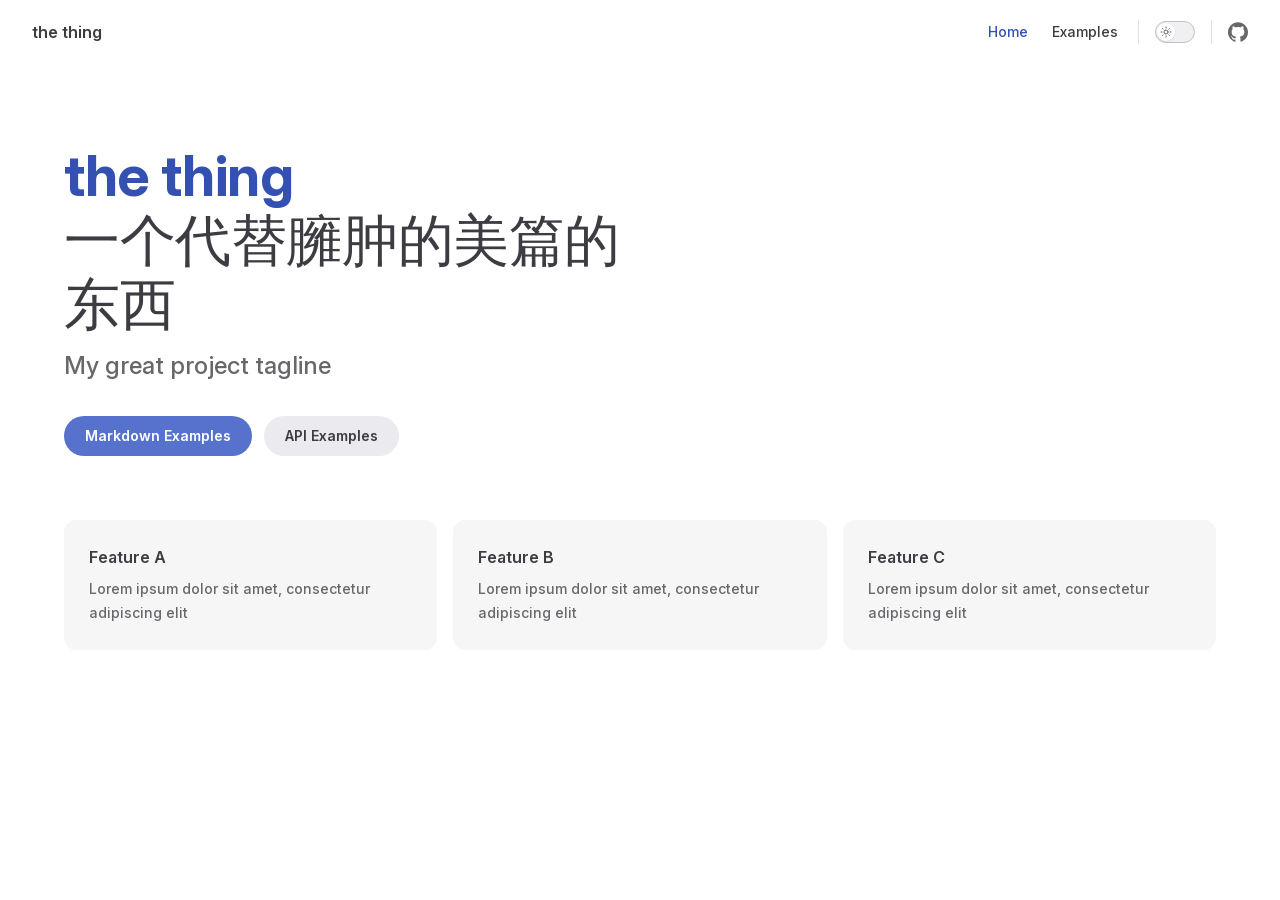
==== index.html @ f9fd5ae6 "Deploying to gh-pages from @ iamzhz/text@20fa92f3a26106213bb7821f62d459fe5968d75e 🚀" ====
<!DOCTYPE html>
<html lang="en-US" dir="ltr">
  <head>
    <meta charset="utf-8">
    <meta name="viewport" content="width=device-width,initial-scale=1">
    <title>the thing</title>
    <meta name="description" content="一个代替臃肿的美篇的东西">
    <meta name="generator" content="VitePress v1.6.3">
    <link rel="preload stylesheet" href="/assets/style.DFTx90Kk.css" as="style">
    <link rel="preload stylesheet" href="/vp-icons.css" as="style">
    
    <script type="module" src="/assets/app.rh1oyAvj.js"></script>
    <link rel="preload" href="/assets/inter-roman-latin.Di8DUHzh.woff2" as="font" type="font/woff2" crossorigin="">
    <link rel="modulepreload" href="/assets/chunks/theme.Z7SuLSAi.js">
    <link rel="modulepreload" href="/assets/chunks/framework.CTVYQtO4.js">
    <link rel="modulepreload" href="/assets/index.md.JvVrVBJs.lean.js">
    <script id="check-dark-mode">(()=>{const e=localStorage.getItem("vitepress-theme-appearance")||"auto",a=window.matchMedia("(prefers-color-scheme: dark)").matches;(!e||e==="auto"?a:e==="dark")&&document.documentElement.classList.add("dark")})();</script>
    <script id="check-mac-os">document.documentElement.classList.toggle("mac",/Mac|iPhone|iPod|iPad/i.test(navigator.platform));</script>
  </head>
  <body>
    <div id="app"><div class="Layout" data-v-5d98c3a5><!--[--><!--]--><!--[--><span tabindex="-1" data-v-0b0ada53></span><a href="#VPContent" class="VPSkipLink visually-hidden" data-v-0b0ada53>Skip to content</a><!--]--><!----><header class="VPNav" data-v-5d98c3a5 data-v-ae24b3ad><div class="VPNavBar" data-v-ae24b3ad data-v-6aa21345><div class="wrapper" data-v-6aa21345><div class="container" data-v-6aa21345><div class="title" data-v-6aa21345><div class="VPNavBarTitle" data-v-6aa21345 data-v-1168a8e4><a class="title" href="/" data-v-1168a8e4><!--[--><!--]--><!----><span data-v-1168a8e4>the thing</span><!--[--><!--]--></a></div></div><div class="content" data-v-6aa21345><div class="content-body" data-v-6aa21345><!--[--><!--]--><div class="VPNavBarSearch search" data-v-6aa21345><!----></div><nav aria-labelledby="main-nav-aria-label" class="VPNavBarMenu menu" data-v-6aa21345 data-v-dc692963><span id="main-nav-aria-label" class="visually-hidden" data-v-dc692963> Main Navigation </span><!--[--><!--[--><a class="VPLink link VPNavBarMenuLink active" href="/" tabindex="0" data-v-dc692963 data-v-e56f3d57><!--[--><span data-v-e56f3d57>Home</span><!--]--></a><!--]--><!--[--><a class="VPLink link VPNavBarMenuLink" href="/markdown-examples.html" tabindex="0" data-v-dc692963 data-v-e56f3d57><!--[--><span data-v-e56f3d57>Examples</span><!--]--></a><!--]--><!--]--></nav><!----><div class="VPNavBarAppearance appearance" data-v-6aa21345 data-v-6c893767><button class="VPSwitch VPSwitchAppearance" type="button" role="switch" title aria-checked="false" data-v-6c893767 data-v-5337faa4 data-v-1d5665e3><span class="check" data-v-1d5665e3><span class="icon" data-v-1d5665e3><!--[--><span class="vpi-sun sun" data-v-5337faa4></span><span class="vpi-moon moon" data-v-5337faa4></span><!--]--></span></span></button></div><div class="VPSocialLinks VPNavBarSocialLinks social-links" data-v-6aa21345 data-v-0394ad82 data-v-7bc22406><!--[--><a class="VPSocialLink no-icon" href="https://github.com/iamzhz" aria-label="github" target="_blank" rel="noopener" data-v-7bc22406 data-v-bd121fe5><span class="vpi-social-github"></span></a><!--]--></div><div class="VPFlyout VPNavBarExtra extra" data-v-6aa21345 data-v-bb2aa2f0 data-v-cf11d7a2><button type="button" class="button" aria-haspopup="true" aria-expanded="false" aria-label="extra navigation" data-v-cf11d7a2><span class="vpi-more-horizontal icon" data-v-cf11d7a2></span></button><div class="menu" data-v-cf11d7a2><div class="VPMenu" data-v-cf11d7a2 data-v-b98bc113><!----><!--[--><!--[--><!----><div class="group" data-v-bb2aa2f0><div class="item appearance" data-v-bb2aa2f0><p class="label" data-v-bb2aa2f0>Appearance</p><div class="appearance-action" data-v-bb2aa2f0><button class="VPSwitch VPSwitchAppearance" type="button" role="switch" title aria-checked="false" data-v-bb2aa2f0 data-v-5337faa4 data-v-1d5665e3><span class="check" data-v-1d5665e3><span class="icon" data-v-1d5665e3><!--[--><span class="vpi-sun sun" data-v-5337faa4></span><span class="vpi-moon moon" data-v-5337faa4></span><!--]--></span></span></button></div></div></div><div class="group" data-v-bb2aa2f0><div class="item social-links" data-v-bb2aa2f0><div class="VPSocialLinks social-links-list" data-v-bb2aa2f0 data-v-7bc22406><!--[--><a class="VPSocialLink no-icon" href="https://github.com/iamzhz" aria-label="github" target="_blank" rel="noopener" data-v-7bc22406 data-v-bd121fe5><span class="vpi-social-github"></span></a><!--]--></div></div></div><!--]--><!--]--></div></div></div><!--[--><!--]--><button type="button" class="VPNavBarHamburger hamburger" aria-label="mobile navigation" aria-expanded="false" aria-controls="VPNavScreen" data-v-6aa21345 data-v-e5dd9c1c><span class="container" data-v-e5dd9c1c><span class="top" data-v-e5dd9c1c></span><span class="middle" data-v-e5dd9c1c></span><span class="bottom" data-v-e5dd9c1c></span></span></button></div></div></div></div><div class="divider" data-v-6aa21345><div class="divider-line" data-v-6aa21345></div></div></div><!----></header><!----><!----><div class="VPContent is-home" id="VPContent" data-v-5d98c3a5 data-v-1428d186><div class="VPHome" data-v-1428d186 data-v-8b561e3d><!--[--><!--]--><div class="VPHero VPHomeHero" data-v-8b561e3d data-v-4f9c455b><div class="container" data-v-4f9c455b><div class="main" data-v-4f9c455b><!--[--><!--]--><!--[--><h1 class="heading" data-v-4f9c455b><span class="name clip" data-v-4f9c455b>the thing</span><span class="text" data-v-4f9c455b>一个代替臃肿的美篇的东西</span></h1><p class="tagline" data-v-4f9c455b>My great project tagline</p><!--]--><!--[--><!--]--><div class="actions" data-v-4f9c455b><!--[--><div class="action" data-v-4f9c455b><a class="VPButton medium brand" href="/markdown-examples.html" data-v-4f9c455b data-v-fa7799d5>Markdown Examples</a></div><div class="action" data-v-4f9c455b><a class="VPButton medium alt" href="/api-examples.html" data-v-4f9c455b data-v-fa7799d5>API Examples</a></div><!--]--></div><!--[--><!--]--></div><!----></div></div><!--[--><!--]--><!--[--><!--]--><div class="VPFeatures VPHomeFeatures" data-v-8b561e3d data-v-a6181336><div class="container" data-v-a6181336><div class="items" data-v-a6181336><!--[--><div class="grid-3 item" data-v-a6181336><div class="VPLink no-icon VPFeature" data-v-a6181336 data-v-a3976bdc><!--[--><article class="box" data-v-a3976bdc><!----><h2 class="title" data-v-a3976bdc>Feature A</h2><p class="details" data-v-a3976bdc>Lorem ipsum dolor sit amet, consectetur adipiscing elit</p><!----></article><!--]--></div></div><div class="grid-3 item" data-v-a6181336><div class="VPLink no-icon VPFeature" data-v-a6181336 data-v-a3976bdc><!--[--><article class="box" data-v-a3976bdc><!----><h2 class="title" data-v-a3976bdc>Feature B</h2><p class="details" data-v-a3976bdc>Lorem ipsum dolor sit amet, consectetur adipiscing elit</p><!----></article><!--]--></div></div><div class="grid-3 item" data-v-a6181336><div class="VPLink no-icon VPFeature" data-v-a6181336 data-v-a3976bdc><!--[--><article class="box" data-v-a3976bdc><!----><h2 class="title" data-v-a3976bdc>Feature C</h2><p class="details" data-v-a3976bdc>Lorem ipsum dolor sit amet, consectetur adipiscing elit</p><!----></article><!--]--></div></div><!--]--></div></div></div><!--[--><!--]--><div class="vp-doc container" style="" data-v-8b561e3d data-v-8e2d4988><!--[--><div style="position:relative;" data-v-8b561e3d><div></div></div><!--]--></div></div></div><!----><!--[--><!--]--></div></div>
    <script>window.__VP_HASH_MAP__=JSON.parse("{\"api-examples.md\":\"DUO1ydEb\",\"index.md\":\"JvVrVBJs\",\"markdown-examples.md\":\"Cls2q3JG\",\"winter.md\":\"Cj4s1W-H\"}");window.__VP_SITE_DATA__=JSON.parse("{\"lang\":\"en-US\",\"dir\":\"ltr\",\"title\":\"the thing\",\"description\":\"一个代替臃肿的美篇的东西\",\"base\":\"/\",\"head\":[],\"router\":{\"prefetchLinks\":true},\"appearance\":true,\"themeConfig\":{\"nav\":[{\"text\":\"Home\",\"link\":\"/\"},{\"text\":\"Examples\",\"link\":\"/markdown-examples\"}],\"sidebar\":[{\"text\":\"Examples\",\"items\":[{\"text\":\"Markdown Examples\",\"link\":\"/markdown-examples\"},{\"text\":\"Runtime API Examples\",\"link\":\"/api-examples\"},{\"text\":\"寒假生活\",\"link\":\"/winter\"}]}],\"socialLinks\":[{\"icon\":\"github\",\"link\":\"https://github.com/iamzhz\"}]},\"locales\":{},\"scrollOffset\":134,\"cleanUrls\":false}");</script>
    
  </body>
</html>
---- assets/style.DFTx90Kk.css ----
@font-face{font-family:Inter;font-style:normal;font-weight:100 900;font-display:swap;src:url(/assets/inter-roman-cyrillic-ext.BBPuwvHQ.woff2) format("woff2");unicode-range:U+0460-052F,U+1C80-1C88,U+20B4,U+2DE0-2DFF,U+A640-A69F,U+FE2E-FE2F}@font-face{font-family:Inter;font-style:normal;font-weight:100 900;font-display:swap;src:url(/assets/inter-roman-cyrillic.C5lxZ8CY.woff2) format("woff2");unicode-range:U+0301,U+0400-045F,U+0490-0491,U+04B0-04B1,U+2116}@font-face{font-family:Inter;font-style:normal;font-weight:100 900;font-display:swap;src:url(/assets/inter-roman-greek-ext.CqjqNYQ-.woff2) format("woff2");unicode-range:U+1F00-1FFF}@font-face{font-family:Inter;font-style:normal;font-weight:100 900;font-display:swap;src:url(/assets/inter-roman-greek.BBVDIX6e.woff2) format("woff2");unicode-range:U+0370-0377,U+037A-037F,U+0384-038A,U+038C,U+038E-03A1,U+03A3-03FF}@font-face{font-family:Inter;font-style:normal;font-weight:100 900;font-display:swap;src:url(/assets/inter-roman-vietnamese.BjW4sHH5.woff2) format("woff2");unicode-range:U+0102-0103,U+0110-0111,U+0128-0129,U+0168-0169,U+01A0-01A1,U+01AF-01B0,U+0300-0301,U+0303-0304,U+0308-0309,U+0323,U+0329,U+1EA0-1EF9,U+20AB}@font-face{font-family:Inter;font-style:normal;font-weight:100 900;font-display:swap;src:url(/assets/inter-roman-latin-ext.4ZJIpNVo.woff2) format("woff2");unicode-range:U+0100-02AF,U+0304,U+0308,U+0329,U+1E00-1E9F,U+1EF2-1EFF,U+2020,U+20A0-20AB,U+20AD-20C0,U+2113,U+2C60-2C7F,U+A720-A7FF}@font-face{font-family:Inter;font-style:normal;font-weight:100 900;font-display:swap;src:url(/assets/inter-roman-latin.Di8DUHzh.woff2) format("woff2");unicode-range:U+0000-00FF,U+0131,U+0152-0153,U+02BB-02BC,U+02C6,U+02DA,U+02DC,U+0304,U+0308,U+0329,U+2000-206F,U+2074,U+20AC,U+2122,U+2191,U+2193,U+2212,U+2215,U+FEFF,U+FFFD}@font-face{font-family:Inter;font-style:italic;font-weight:100 900;font-display:swap;src:url(/assets/inter-italic-cyrillic-ext.r48I6akx.woff2) format("woff2");unicode-range:U+0460-052F,U+1C80-1C88,U+20B4,U+2DE0-2DFF,U+A640-A69F,U+FE2E-FE2F}@font-face{font-family:Inter;font-style:italic;font-weight:100 900;font-display:swap;src:url(/assets/inter-italic-cyrillic.By2_1cv3.woff2) format("woff2");unicode-range:U+0301,U+0400-045F,U+0490-0491,U+04B0-04B1,U+2116}@font-face{font-family:Inter;font-style:italic;font-weight:100 900;font-display:swap;src:url(/assets/inter-italic-greek-ext.1u6EdAuj.woff2) format("woff2");unicode-range:U+1F00-1FFF}@font-face{font-family:Inter;font-style:italic;font-weight:100 900;font-display:swap;src:url(/assets/inter-italic-greek.DJ8dCoTZ.woff2) format("woff2");unicode-range:U+0370-0377,U+037A-037F,U+0384-038A,U+038C,U+038E-03A1,U+03A3-03FF}@font-face{font-family:Inter;font-style:italic;font-weight:100 900;font-display:swap;src:url(/assets/inter-italic-vietnamese.BSbpV94h.woff2) format("woff2");unicode-range:U+0102-0103,U+0110-0111,U+0128-0129,U+0168-0169,U+01A0-01A1,U+01AF-01B0,U+0300-0301,U+0303-0304,U+0308-0309,U+0323,U+0329,U+1EA0-1EF9,U+20AB}@font-face{font-family:Inter;font-style:italic;font-weight:100 900;font-display:swap;src:url(/assets/inter-italic-latin-ext.CN1xVJS-.woff2) format("woff2");unicode-range:U+0100-02AF,U+0304,U+0308,U+0329,U+1E00-1E9F,U+1EF2-1EFF,U+2020,U+20A0-20AB,U+20AD-20C0,U+2113,U+2C60-2C7F,U+A720-A7FF}@font-face{font-family:Inter;font-style:italic;font-weight:100 900;font-display:swap;src:url(/assets/inter-italic-latin.C2AdPX0b.woff2) format("woff2");unicode-range:U+0000-00FF,U+0131,U+0152-0153,U+02BB-02BC,U+02C6,U+02DA,U+02DC,U+0304,U+0308,U+0329,U+2000-206F,U+2074,U+20AC,U+2122,U+2191,U+2193,U+2212,U+2215,U+FEFF,U+FFFD}@font-face{font-family:Punctuation SC;font-weight:400;src:local("PingFang SC Regular"),local("Noto Sans CJK SC"),local("Microsoft YaHei");unicode-range:U+201C,U+201D,U+2018,U+2019,U+2E3A,U+2014,U+2013,U+2026,U+00B7,U+007E,U+002F}@font-face{font-family:Punctuation SC;font-weight:500;src:local("PingFang SC Medium"),local("Noto Sans CJK SC"),local("Microsoft YaHei");unicode-range:U+201C,U+201D,U+2018,U+2019,U+2E3A,U+2014,U+2013,U+2026,U+00B7,U+007E,U+002F}@font-face{font-family:Punctuation SC;font-weight:600;src:local("PingFang SC Semibold"),local("Noto Sans CJK SC Bold"),local("Microsoft YaHei Bold");unicode-range:U+201C,U+201D,U+2018,U+2019,U+2E3A,U+2014,U+2013,U+2026,U+00B7,U+007E,U+002F}@font-face{font-family:Punctuation SC;font-weight:700;src:local("PingFang SC Semibold"),local("Noto Sans CJK SC Bold"),local("Microsoft YaHei Bold");unicode-range:U+201C,U+201D,U+2018,U+2019,U+2E3A,U+2014,U+2013,U+2026,U+00B7,U+007E,U+002F}:root{--vp-c-white: #ffffff;--vp-c-black: #000000;--vp-c-neutral: var(--vp-c-black);--vp-c-neutral-inverse: var(--vp-c-white)}.dark{--vp-c-neutral: var(--vp-c-white);--vp-c-neutral-inverse: var(--vp-c-black)}:root{--vp-c-gray-1: #dddde3;--vp-c-gray-2: #e4e4e9;--vp-c-gray-3: #ebebef;--vp-c-gray-soft: rgba(142, 150, 170, .14);--vp-c-indigo-1: #3451b2;--vp-c-indigo-2: #3a5ccc;--vp-c-indigo-3: #5672cd;--vp-c-indigo-soft: rgba(100, 108, 255, .14);--vp-c-purple-1: #6f42c1;--vp-c-purple-2: #7e4cc9;--vp-c-purple-3: #8e5cd9;--vp-c-purple-soft: rgba(159, 122, 234, .14);--vp-c-green-1: #18794e;--vp-c-green-2: #299764;--vp-c-green-3: #30a46c;--vp-c-green-soft: rgba(16, 185, 129, .14);--vp-c-yellow-1: #915930;--vp-c-yellow-2: #946300;--vp-c-yellow-3: #9f6a00;--vp-c-yellow-soft: rgba(234, 179, 8, .14);--vp-c-red-1: #b8272c;--vp-c-red-2: #d5393e;--vp-c-red-3: #e0575b;--vp-c-red-soft: rgba(244, 63, 94, .14);--vp-c-sponsor: #db2777}.dark{--vp-c-gray-1: #515c67;--vp-c-gray-2: #414853;--vp-c-gray-3: #32363f;--vp-c-gray-soft: rgba(101, 117, 133, .16);--vp-c-indigo-1: #a8b1ff;--vp-c-indigo-2: #5c73e7;--vp-c-indigo-3: #3e63dd;--vp-c-indigo-soft: rgba(100, 108, 255, .16);--vp-c-purple-1: #c8abfa;--vp-c-purple-2: #a879e6;--vp-c-purple-3: #8e5cd9;--vp-c-purple-soft: rgba(159, 122, 234, .16);--vp-c-green-1: #3dd68c;--vp-c-green-2: #30a46c;--vp-c-green-3: #298459;--vp-c-green-soft: rgba(16, 185, 129, .16);--vp-c-yellow-1: #f9b44e;--vp-c-yellow-2: #da8b17;--vp-c-yellow-3: #a46a0a;--vp-c-yellow-soft: rgba(234, 179, 8, .16);--vp-c-red-1: #f66f81;--vp-c-red-2: #f14158;--vp-c-red-3: #b62a3c;--vp-c-red-soft: rgba(244, 63, 94, .16)}:root{--vp-c-bg: #ffffff;--vp-c-bg-alt: #f6f6f7;--vp-c-bg-elv: #ffffff;--vp-c-bg-soft: #f6f6f7}.dark{--vp-c-bg: #1b1b1f;--vp-c-bg-alt: #161618;--vp-c-bg-elv: #202127;--vp-c-bg-soft: #202127}:root{--vp-c-border: #c2c2c4;--vp-c-divider: #e2e2e3;--vp-c-gutter: #e2e2e3}.dark{--vp-c-border: #3c3f44;--vp-c-divider: #2e2e32;--vp-c-gutter: #000000}:root{--vp-c-text-1: #3c3c43;--vp-c-text-2: #67676c;--vp-c-text-3: #929295}.dark{--vp-c-text-1: #dfdfd6;--vp-c-text-2: #98989f;--vp-c-text-3: #6a6a71}:root{--vp-c-default-1: var(--vp-c-gray-1);--vp-c-default-2: var(--vp-c-gray-2);--vp-c-default-3: var(--vp-c-gray-3);--vp-c-default-soft: var(--vp-c-gray-soft);--vp-c-brand-1: var(--vp-c-indigo-1);--vp-c-brand-2: var(--vp-c-indigo-2);--vp-c-brand-3: var(--vp-c-indigo-3);--vp-c-brand-soft: var(--vp-c-indigo-soft);--vp-c-brand: var(--vp-c-brand-1);--vp-c-tip-1: var(--vp-c-brand-1);--vp-c-tip-2: var(--vp-c-brand-2);--vp-c-tip-3: var(--vp-c-brand-3);--vp-c-tip-soft: var(--vp-c-brand-soft);--vp-c-note-1: var(--vp-c-brand-1);--vp-c-note-2: var(--vp-c-brand-2);--vp-c-note-3: var(--vp-c-brand-3);--vp-c-note-soft: var(--vp-c-brand-soft);--vp-c-success-1: var(--vp-c-green-1);--vp-c-success-2: var(--vp-c-green-2);--vp-c-success-3: var(--vp-c-green-3);--vp-c-success-soft: var(--vp-c-green-soft);--vp-c-important-1: var(--vp-c-purple-1);--vp-c-important-2: var(--vp-c-purple-2);--vp-c-important-3: var(--vp-c-purple-3);--vp-c-important-soft: var(--vp-c-purple-soft);--vp-c-warning-1: var(--vp-c-yellow-1);--vp-c-warning-2: var(--vp-c-yellow-2);--vp-c-warning-3: var(--vp-c-yellow-3);--vp-c-warning-soft: var(--vp-c-yellow-soft);--vp-c-danger-1: var(--vp-c-red-1);--vp-c-danger-2: var(--vp-c-red-2);--vp-c-danger-3: var(--vp-c-red-3);--vp-c-danger-soft: var(--vp-c-red-soft);--vp-c-caution-1: var(--vp-c-red-1);--vp-c-caution-2: var(--vp-c-red-2);--vp-c-caution-3: var(--vp-c-red-3);--vp-c-caution-soft: var(--vp-c-red-soft)}:root{--vp-font-family-base: "Inter", ui-sans-serif, system-ui, sans-serif, "Apple Color Emoji", "Segoe UI Emoji", "Segoe UI Symbol", "Noto Color Emoji";--vp-font-family-mono: ui-monospace, "Menlo", "Monaco", "Consolas", "Liberation Mono", "Courier New", monospace;font-optical-sizing:auto}:root:where(:lang(zh)){--vp-font-family-base: "Punctuation SC", "Inter", ui-sans-serif, system-ui, sans-serif, "Apple Color Emoji", "Segoe UI Emoji", "Segoe UI Symbol", "Noto Color Emoji"}:root{--vp-shadow-1: 0 1px 2px rgba(0, 0, 0, .04), 0 1px 2px rgba(0, 0, 0, .06);--vp-shadow-2: 0 3px 12px rgba(0, 0, 0, .07), 0 1px 4px rgba(0, 0, 0, .07);--vp-shadow-3: 0 12px 32px rgba(0, 0, 0, .1), 0 2px 6px rgba(0, 0, 0, .08);--vp-shadow-4: 0 14px 44px rgba(0, 0, 0, .12), 0 3px 9px rgba(0, 0, 0, .12);--vp-shadow-5: 0 18px 56px rgba(0, 0, 0, .16), 0 4px 12px rgba(0, 0, 0, .16)}:root{--vp-z-index-footer: 10;--vp-z-index-local-nav: 20;--vp-z-index-nav: 30;--vp-z-index-layout-top: 40;--vp-z-index-backdrop: 50;--vp-z-index-sidebar: 60}@media (min-width: 960px){:root{--vp-z-index-sidebar: 25}}:root{--vp-layout-max-width: 1440px}:root{--vp-header-anchor-symbol: "#"}:root{--vp-code-line-height: 1.7;--vp-code-font-size: .875em;--vp-code-color: var(--vp-c-brand-1);--vp-code-link-color: var(--vp-c-brand-1);--vp-code-link-hover-color: var(--vp-c-brand-2);--vp-code-bg: var(--vp-c-default-soft);--vp-code-block-color: var(--vp-c-text-2);--vp-code-block-bg: var(--vp-c-bg-alt);--vp-code-block-divider-color: var(--vp-c-gutter);--vp-code-lang-color: var(--vp-c-text-3);--vp-code-line-highlight-color: var(--vp-c-default-soft);--vp-code-line-number-color: var(--vp-c-text-3);--vp-code-line-diff-add-color: var(--vp-c-success-soft);--vp-code-line-diff-add-symbol-color: var(--vp-c-success-1);--vp-code-line-diff-remove-color: var(--vp-c-danger-soft);--vp-code-line-diff-remove-symbol-color: var(--vp-c-danger-1);--vp-code-line-warning-color: var(--vp-c-warning-soft);--vp-code-line-error-color: var(--vp-c-danger-soft);--vp-code-copy-code-border-color: var(--vp-c-divider);--vp-code-copy-code-bg: var(--vp-c-bg-soft);--vp-code-copy-code-hover-border-color: var(--vp-c-divider);--vp-code-copy-code-hover-bg: var(--vp-c-bg);--vp-code-copy-code-active-text: var(--vp-c-text-2);--vp-code-copy-copied-text-content: "Copied";--vp-code-tab-divider: var(--vp-code-block-divider-color);--vp-code-tab-text-color: var(--vp-c-text-2);--vp-code-tab-bg: var(--vp-code-block-bg);--vp-code-tab-hover-text-color: var(--vp-c-text-1);--vp-code-tab-active-text-color: var(--vp-c-text-1);--vp-code-tab-active-bar-color: var(--vp-c-brand-1)}:lang(es),:lang(pt){--vp-code-copy-copied-text-content: "Copiado"}:lang(fa){--vp-code-copy-copied-text-content: "کپی شد"}:lang(ko){--vp-code-copy-copied-text-content: "복사됨"}:lang(ru){--vp-code-copy-copied-text-content: "Скопировано"}:lang(zh){--vp-code-copy-copied-text-content: "已复制"}:root{--vp-button-brand-border: transparent;--vp-button-brand-text: var(--vp-c-white);--vp-button-brand-bg: var(--vp-c-brand-3);--vp-button-brand-hover-border: transparent;--vp-button-brand-hover-text: var(--vp-c-white);--vp-button-brand-hover-bg: var(--vp-c-brand-2);--vp-button-brand-active-border: transparent;--vp-button-brand-active-text: var(--vp-c-white);--vp-button-brand-active-bg: var(--vp-c-brand-1);--vp-button-alt-border: transparent;--vp-button-alt-text: var(--vp-c-text-1);--vp-button-alt-bg: var(--vp-c-default-3);--vp-button-alt-hover-border: transparent;--vp-button-alt-hover-text: var(--vp-c-text-1);--vp-button-alt-hover-bg: var(--vp-c-default-2);--vp-button-alt-active-border: transparent;--vp-button-alt-active-text: var(--vp-c-text-1);--vp-button-alt-active-bg: var(--vp-c-default-1);--vp-button-sponsor-border: var(--vp-c-text-2);--vp-button-sponsor-text: var(--vp-c-text-2);--vp-button-sponsor-bg: transparent;--vp-button-sponsor-hover-border: var(--vp-c-sponsor);--vp-button-sponsor-hover-text: var(--vp-c-sponsor);--vp-button-sponsor-hover-bg: transparent;--vp-button-sponsor-active-border: var(--vp-c-sponsor);--vp-button-sponsor-active-text: var(--vp-c-sponsor);--vp-button-sponsor-active-bg: transparent}:root{--vp-custom-block-font-size: 14px;--vp-custom-block-code-font-size: 13px;--vp-custom-block-info-border: transparent;--vp-custom-block-info-text: var(--vp-c-text-1);--vp-custom-block-info-bg: var(--vp-c-default-soft);--vp-custom-block-info-code-bg: var(--vp-c-default-soft);--vp-custom-block-note-border: transparent;--vp-custom-block-note-text: var(--vp-c-text-1);--vp-custom-block-note-bg: var(--vp-c-default-soft);--vp-custom-block-note-code-bg: var(--vp-c-default-soft);--vp-custom-block-tip-border: transparent;--vp-custom-block-tip-text: var(--vp-c-text-1);--vp-custom-block-tip-bg: var(--vp-c-tip-soft);--vp-custom-block-tip-code-bg: var(--vp-c-tip-soft);--vp-custom-block-important-border: transparent;--vp-custom-block-important-text: var(--vp-c-text-1);--vp-custom-block-important-bg: var(--vp-c-important-soft);--vp-custom-block-important-code-bg: var(--vp-c-important-soft);--vp-custom-block-warning-border: transparent;--vp-custom-block-warning-text: var(--vp-c-text-1);--vp-custom-block-warning-bg: var(--vp-c-warning-soft);--vp-custom-block-warning-code-bg: var(--vp-c-warning-soft);--vp-custom-block-danger-border: transparent;--vp-custom-block-danger-text: var(--vp-c-text-1);--vp-custom-block-danger-bg: var(--vp-c-danger-soft);--vp-custom-block-danger-code-bg: var(--vp-c-danger-soft);--vp-custom-block-caution-border: transparent;--vp-custom-block-caution-text: var(--vp-c-text-1);--vp-custom-block-caution-bg: var(--vp-c-caution-soft);--vp-custom-block-caution-code-bg: var(--vp-c-caution-soft);--vp-custom-block-details-border: var(--vp-custom-block-info-border);--vp-custom-block-details-text: var(--vp-custom-block-info-text);--vp-custom-block-details-bg: var(--vp-custom-block-info-bg);--vp-custom-block-details-code-bg: var(--vp-custom-block-info-code-bg)}:root{--vp-input-border-color: var(--vp-c-border);--vp-input-bg-color: var(--vp-c-bg-alt);--vp-input-switch-bg-color: var(--vp-c-default-soft)}:root{--vp-nav-height: 64px;--vp-nav-bg-color: var(--vp-c-bg);--vp-nav-screen-bg-color: var(--vp-c-bg);--vp-nav-logo-height: 24px}.hide-nav{--vp-nav-height: 0px}.hide-nav .VPSidebar{--vp-nav-height: 22px}:root{--vp-local-nav-bg-color: var(--vp-c-bg)}:root{--vp-sidebar-width: 272px;--vp-sidebar-bg-color: var(--vp-c-bg-alt)}:root{--vp-backdrop-bg-color: rgba(0, 0, 0, .6)}:root{--vp-home-hero-name-color: var(--vp-c-brand-1);--vp-home-hero-name-background: transparent;--vp-home-hero-image-background-image: none;--vp-home-hero-image-filter: none}:root{--vp-badge-info-border: transparent;--vp-badge-info-text: var(--vp-c-text-2);--vp-badge-info-bg: var(--vp-c-default-soft);--vp-badge-tip-border: transparent;--vp-badge-tip-text: var(--vp-c-tip-1);--vp-badge-tip-bg: var(--vp-c-tip-soft);--vp-badge-warning-border: transparent;--vp-badge-warning-text: var(--vp-c-warning-1);--vp-badge-warning-bg: var(--vp-c-warning-soft);--vp-badge-danger-border: transparent;--vp-badge-danger-text: var(--vp-c-danger-1);--vp-badge-danger-bg: var(--vp-c-danger-soft)}:root{--vp-carbon-ads-text-color: var(--vp-c-text-1);--vp-carbon-ads-poweredby-color: var(--vp-c-text-2);--vp-carbon-ads-bg-color: var(--vp-c-bg-soft);--vp-carbon-ads-hover-text-color: var(--vp-c-brand-1);--vp-carbon-ads-hover-poweredby-color: var(--vp-c-text-1)}:root{--vp-local-search-bg: var(--vp-c-bg);--vp-local-search-result-bg: var(--vp-c-bg);--vp-local-search-result-border: var(--vp-c-divider);--vp-local-search-result-selected-bg: var(--vp-c-bg);--vp-local-search-result-selected-border: var(--vp-c-brand-1);--vp-local-search-highlight-bg: var(--vp-c-brand-1);--vp-local-search-highlight-text: var(--vp-c-neutral-inverse)}@media (prefers-reduced-motion: reduce){*,:before,:after{animation-delay:-1ms!important;animation-duration:1ms!important;animation-iteration-count:1!important;background-attachment:initial!important;scroll-behavior:auto!important;transition-duration:0s!important;transition-delay:0s!important}}*,:before,:after{box-sizing:border-box}html{line-height:1.4;font-size:16px;-webkit-text-size-adjust:100%}html.dark{color-scheme:dark}body{margin:0;width:100%;min-width:320px;min-height:100vh;line-height:24px;font-family:var(--vp-font-family-base);font-size:16px;font-weight:400;color:var(--vp-c-text-1);background-color:var(--vp-c-bg);font-synthesis:style;text-rendering:optimizeLegibility;-webkit-font-smoothing:antialiased;-moz-osx-font-smoothing:grayscale}main{display:block}h1,h2,h3,h4,h5,h6{margin:0;line-height:24px;font-size:16px;font-weight:400}p{margin:0}strong,b{font-weight:600}a,area,button,[role=button],input,label,select,summary,textarea{touch-action:manipulation}a{color:inherit;text-decoration:inherit}ol,ul{list-style:none;margin:0;padding:0}blockquote{margin:0}pre,code,kbd,samp{font-family:var(--vp-font-family-mono)}img,svg,video,canvas,audio,iframe,embed,object{display:block}figure{margin:0}img,video{max-width:100%;height:auto}button,input,optgroup,select,textarea{border:0;padding:0;line-height:inherit;color:inherit}button{padding:0;font-family:inherit;background-color:transparent;background-image:none}button:enabled,[role=button]:enabled{cursor:pointer}button:focus,button:focus-visible{outline:1px dotted;outline:4px auto -webkit-focus-ring-color}button:focus:not(:focus-visible){outline:none!important}input:focus,textarea:focus,select:focus{outline:none}table{border-collapse:collapse}input{background-color:transparent}input:-ms-input-placeholder,textarea:-ms-input-placeholder{color:var(--vp-c-text-3)}input::-ms-input-placeholder,textarea::-ms-input-placeholder{color:var(--vp-c-text-3)}input::placeholder,textarea::placeholder{color:var(--vp-c-text-3)}input::-webkit-outer-spin-button,input::-webkit-inner-spin-button{-webkit-appearance:none;margin:0}input[type=number]{-moz-appearance:textfield}textarea{resize:vertical}select{-webkit-appearance:none}fieldset{margin:0;padding:0}h1,h2,h3,h4,h5,h6,li,p{overflow-wrap:break-word}vite-error-overlay{z-index:9999}mjx-container{overflow-x:auto}mjx-container>svg{display:inline-block;margin:auto}[class^=vpi-],[class*=" vpi-"],.vp-icon{width:1em;height:1em}[class^=vpi-].bg,[class*=" vpi-"].bg,.vp-icon.bg{background-size:100% 100%;background-color:transparent}[class^=vpi-]:not(.bg),[class*=" vpi-"]:not(.bg),.vp-icon:not(.bg){-webkit-mask:var(--icon) no-repeat;mask:var(--icon) no-repeat;-webkit-mask-size:100% 100%;mask-size:100% 100%;background-color:currentColor;color:inherit}.vpi-align-left{--icon: url("data:image/svg+xml,%3Csvg xmlns='http://www.w3.org/2000/svg' fill='none' stroke='currentColor' stroke-linecap='round' stroke-linejoin='round' stroke-width='2' viewBox='0 0 24 24'%3E%3Cpath d='M21 6H3M15 12H3M17 18H3'/%3E%3C/svg%3E")}.vpi-arrow-right,.vpi-arrow-down,.vpi-arrow-left,.vpi-arrow-up{--icon: url("data:image/svg+xml,%3Csvg xmlns='http://www.w3.org/2000/svg' fill='none' stroke='currentColor' stroke-linecap='round' stroke-linejoin='round' stroke-width='2' viewBox='0 0 24 24'%3E%3Cpath d='M5 12h14M12 5l7 7-7 7'/%3E%3C/svg%3E")}.vpi-chevron-right,.vpi-chevron-down,.vpi-chevron-left,.vpi-chevron-up{--icon: url("data:image/svg+xml,%3Csvg xmlns='http://www.w3.org/2000/svg' fill='none' stroke='currentColor' stroke-linecap='round' stroke-linejoin='round' stroke-width='2' viewBox='0 0 24 24'%3E%3Cpath d='m9 18 6-6-6-6'/%3E%3C/svg%3E")}.vpi-chevron-down,.vpi-arrow-down{transform:rotate(90deg)}.vpi-chevron-left,.vpi-arrow-left{transform:rotate(180deg)}.vpi-chevron-up,.vpi-arrow-up{transform:rotate(-90deg)}.vpi-square-pen{--icon: url("data:image/svg+xml,%3Csvg xmlns='http://www.w3.org/2000/svg' fill='none' stroke='currentColor' stroke-linecap='round' stroke-linejoin='round' stroke-width='2' viewBox='0 0 24 24'%3E%3Cpath d='M12 3H5a2 2 0 0 0-2 2v14a2 2 0 0 0 2 2h14a2 2 0 0 0 2-2v-7'/%3E%3Cpath d='M18.375 2.625a2.121 2.121 0 1 1 3 3L12 15l-4 1 1-4Z'/%3E%3C/svg%3E")}.vpi-plus{--icon: url("data:image/svg+xml,%3Csvg xmlns='http://www.w3.org/2000/svg' fill='none' stroke='currentColor' stroke-linecap='round' stroke-linejoin='round' stroke-width='2' viewBox='0 0 24 24'%3E%3Cpath d='M5 12h14M12 5v14'/%3E%3C/svg%3E")}.vpi-sun{--icon: url("data:image/svg+xml,%3Csvg xmlns='http://www.w3.org/2000/svg' fill='none' stroke='currentColor' stroke-linecap='round' stroke-linejoin='round' stroke-width='2' viewBox='0 0 24 24'%3E%3Ccircle cx='12' cy='12' r='4'/%3E%3Cpath d='M12 2v2M12 20v2M4.93 4.93l1.41 1.41M17.66 17.66l1.41 1.41M2 12h2M20 12h2M6.34 17.66l-1.41 1.41M19.07 4.93l-1.41 1.41'/%3E%3C/svg%3E")}.vpi-moon{--icon: url("data:image/svg+xml,%3Csvg xmlns='http://www.w3.org/2000/svg' fill='none' stroke='currentColor' stroke-linecap='round' stroke-linejoin='round' stroke-width='2' viewBox='0 0 24 24'%3E%3Cpath d='M12 3a6 6 0 0 0 9 9 9 9 0 1 1-9-9Z'/%3E%3C/svg%3E")}.vpi-more-horizontal{--icon: url("data:image/svg+xml,%3Csvg xmlns='http://www.w3.org/2000/svg' fill='none' stroke='currentColor' stroke-linecap='round' stroke-linejoin='round' stroke-width='2' viewBox='0 0 24 24'%3E%3Ccircle cx='12' cy='12' r='1'/%3E%3Ccircle cx='19' cy='12' r='1'/%3E%3Ccircle cx='5' cy='12' r='1'/%3E%3C/svg%3E")}.vpi-languages{--icon: url("data:image/svg+xml,%3Csvg xmlns='http://www.w3.org/2000/svg' fill='none' stroke='currentColor' stroke-linecap='round' stroke-linejoin='round' stroke-width='2' viewBox='0 0 24 24'%3E%3Cpath d='m5 8 6 6M4 14l6-6 2-3M2 5h12M7 2h1M22 22l-5-10-5 10M14 18h6'/%3E%3C/svg%3E")}.vpi-heart{--icon: url("data:image/svg+xml,%3Csvg xmlns='http://www.w3.org/2000/svg' fill='none' stroke='currentColor' stroke-linecap='round' stroke-linejoin='round' stroke-width='2' viewBox='0 0 24 24'%3E%3Cpath d='M19 14c1.49-1.46 3-3.21 3-5.5A5.5 5.5 0 0 0 16.5 3c-1.76 0-3 .5-4.5 2-1.5-1.5-2.74-2-4.5-2A5.5 5.5 0 0 0 2 8.5c0 2.3 1.5 4.05 3 5.5l7 7Z'/%3E%3C/svg%3E")}.vpi-search{--icon: url("data:image/svg+xml,%3Csvg xmlns='http://www.w3.org/2000/svg' fill='none' stroke='currentColor' stroke-linecap='round' stroke-linejoin='round' stroke-width='2' viewBox='0 0 24 24'%3E%3Ccircle cx='11' cy='11' r='8'/%3E%3Cpath d='m21 21-4.3-4.3'/%3E%3C/svg%3E")}.vpi-layout-list{--icon: url("data:image/svg+xml,%3Csvg xmlns='http://www.w3.org/2000/svg' fill='none' stroke='currentColor' stroke-linecap='round' stroke-linejoin='round' stroke-width='2' viewBox='0 0 24 24'%3E%3Crect width='7' height='7' x='3' y='3' rx='1'/%3E%3Crect width='7' height='7' x='3' y='14' rx='1'/%3E%3Cpath d='M14 4h7M14 9h7M14 15h7M14 20h7'/%3E%3C/svg%3E")}.vpi-delete{--icon: url("data:image/svg+xml,%3Csvg xmlns='http://www.w3.org/2000/svg' fill='none' stroke='currentColor' stroke-linecap='round' stroke-linejoin='round' stroke-width='2' viewBox='0 0 24 24'%3E%3Cpath d='M20 5H9l-7 7 7 7h11a2 2 0 0 0 2-2V7a2 2 0 0 0-2-2ZM18 9l-6 6M12 9l6 6'/%3E%3C/svg%3E")}.vpi-corner-down-left{--icon: url("data:image/svg+xml,%3Csvg xmlns='http://www.w3.org/2000/svg' fill='none' stroke='currentColor' stroke-linecap='round' stroke-linejoin='round' stroke-width='2' viewBox='0 0 24 24'%3E%3Cpath d='m9 10-5 5 5 5'/%3E%3Cpath d='M20 4v7a4 4 0 0 1-4 4H4'/%3E%3C/svg%3E")}:root{--vp-icon-copy: url("data:image/svg+xml,%3Csvg xmlns='http://www.w3.org/2000/svg' fill='none' stroke='rgba(128,128,128,1)' stroke-linecap='round' stroke-linejoin='round' stroke-width='2' viewBox='0 0 24 24'%3E%3Crect width='8' height='4' x='8' y='2' rx='1' ry='1'/%3E%3Cpath d='M16 4h2a2 2 0 0 1 2 2v14a2 2 0 0 1-2 2H6a2 2 0 0 1-2-2V6a2 2 0 0 1 2-2h2'/%3E%3C/svg%3E");--vp-icon-copied: url("data:image/svg+xml,%3Csvg xmlns='http://www.w3.org/2000/svg' fill='none' stroke='rgba(128,128,128,1)' stroke-linecap='round' stroke-linejoin='round' stroke-width='2' viewBox='0 0 24 24'%3E%3Crect width='8' height='4' x='8' y='2' rx='1' ry='1'/%3E%3Cpath d='M16 4h2a2 2 0 0 1 2 2v14a2 2 0 0 1-2 2H6a2 2 0 0 1-2-2V6a2 2 0 0 1 2-2h2'/%3E%3Cpath d='m9 14 2 2 4-4'/%3E%3C/svg%3E")}.visually-hidden{position:absolute;width:1px;height:1px;white-space:nowrap;clip:rect(0 0 0 0);clip-path:inset(50%);overflow:hidden}.custom-block{border:1px solid transparent;border-radius:8px;padding:16px 16px 8px;line-height:24px;font-size:var(--vp-custom-block-font-size);color:var(--vp-c-text-2)}.custom-block.info{border-color:var(--vp-custom-block-info-border);color:var(--vp-custom-block-info-text);background-color:var(--vp-custom-block-info-bg)}.custom-block.info a,.custom-block.info code{color:var(--vp-c-brand-1)}.custom-block.info a:hover,.custom-block.info a:hover>code{color:var(--vp-c-brand-2)}.custom-block.info code{background-color:var(--vp-custom-block-info-code-bg)}.custom-block.note{border-color:var(--vp-custom-block-note-border);color:var(--vp-custom-block-note-text);background-color:var(--vp-custom-block-note-bg)}.custom-block.note a,.custom-block.note code{color:var(--vp-c-brand-1)}.custom-block.note a:hover,.custom-block.note a:hover>code{color:var(--vp-c-brand-2)}.custom-block.note code{background-color:var(--vp-custom-block-note-code-bg)}.custom-block.tip{border-color:var(--vp-custom-block-tip-border);color:var(--vp-custom-block-tip-text);background-color:var(--vp-custom-block-tip-bg)}.custom-block.tip a,.custom-block.tip code{color:var(--vp-c-tip-1)}.custom-block.tip a:hover,.custom-block.tip a:hover>code{color:var(--vp-c-tip-2)}.custom-block.tip code{background-color:var(--vp-custom-block-tip-code-bg)}.custom-block.important{border-color:var(--vp-custom-block-important-border);color:var(--vp-custom-block-important-text);background-color:var(--vp-custom-block-important-bg)}.custom-block.important a,.custom-block.important code{color:var(--vp-c-important-1)}.custom-block.important a:hover,.custom-block.important a:hover>code{color:var(--vp-c-important-2)}.custom-block.important code{background-color:var(--vp-custom-block-important-code-bg)}.custom-block.warning{border-color:var(--vp-custom-block-warning-border);color:var(--vp-custom-block-warning-text);background-color:var(--vp-custom-block-warning-bg)}.custom-block.warning a,.custom-block.warning code{color:var(--vp-c-warning-1)}.custom-block.warning a:hover,.custom-block.warning a:hover>code{color:var(--vp-c-warning-2)}.custom-block.warning code{background-color:var(--vp-custom-block-warning-code-bg)}.custom-block.danger{border-color:var(--vp-custom-block-danger-border);color:var(--vp-custom-block-danger-text);background-color:var(--vp-custom-block-danger-bg)}.custom-block.danger a,.custom-block.danger code{color:var(--vp-c-danger-1)}.custom-block.danger a:hover,.custom-block.danger a:hover>code{color:var(--vp-c-danger-2)}.custom-block.danger code{background-color:var(--vp-custom-block-danger-code-bg)}.custom-block.caution{border-color:var(--vp-custom-block-caution-border);color:var(--vp-custom-block-caution-text);background-color:var(--vp-custom-block-caution-bg)}.custom-block.caution a,.custom-block.caution code{color:var(--vp-c-caution-1)}.custom-block.caution a:hover,.custom-block.caution a:hover>code{color:var(--vp-c-caution-2)}.custom-block.caution code{background-color:var(--vp-custom-block-caution-code-bg)}.custom-block.details{border-color:var(--vp-custom-block-details-border);color:var(--vp-custom-block-details-text);background-color:var(--vp-custom-block-details-bg)}.custom-block.details a{color:var(--vp-c-brand-1)}.custom-block.details a:hover,.custom-block.details a:hover>code{color:var(--vp-c-brand-2)}.custom-block.details code{background-color:var(--vp-custom-block-details-code-bg)}.custom-block-title{font-weight:600}.custom-block p+p{margin:8px 0}.custom-block.details summary{margin:0 0 8px;font-weight:700;cursor:pointer;-webkit-user-select:none;user-select:none}.custom-block.details summary+p{margin:8px 0}.custom-block a{color:inherit;font-weight:600;text-decoration:underline;text-underline-offset:2px;transition:opacity .25s}.custom-block a:hover{opacity:.75}.custom-block code{font-size:var(--vp-custom-block-code-font-size)}.custom-block.custom-block th,.custom-block.custom-block blockquote>p{font-size:var(--vp-custom-block-font-size);color:inherit}.dark .vp-code span{color:var(--shiki-dark, inherit)}html:not(.dark) .vp-code span{color:var(--shiki-light, inherit)}.vp-code-group{margin-top:16px}.vp-code-group .tabs{position:relative;display:flex;margin-right:-24px;margin-left:-24px;padding:0 12px;background-color:var(--vp-code-tab-bg);overflow-x:auto;overflow-y:hidden;box-shadow:inset 0 -1px var(--vp-code-tab-divider)}@media (min-width: 640px){.vp-code-group .tabs{margin-right:0;margin-left:0;border-radius:8px 8px 0 0}}.vp-code-group .tabs input{position:fixed;opacity:0;pointer-events:none}.vp-code-group .tabs label{position:relative;display:inline-block;border-bottom:1px solid transparent;padding:0 12px;line-height:48px;font-size:14px;font-weight:500;color:var(--vp-code-tab-text-color);white-space:nowrap;cursor:pointer;transition:color .25s}.vp-code-group .tabs label:after{position:absolute;right:8px;bottom:-1px;left:8px;z-index:1;height:2px;border-radius:2px;content:"";background-color:transparent;transition:background-color .25s}.vp-code-group label:hover{color:var(--vp-code-tab-hover-text-color)}.vp-code-group input:checked+label{color:var(--vp-code-tab-active-text-color)}.vp-code-group input:checked+label:after{background-color:var(--vp-code-tab-active-bar-color)}.vp-code-group div[class*=language-],.vp-block{display:none;margin-top:0!important;border-top-left-radius:0!important;border-top-right-radius:0!important}.vp-code-group div[class*=language-].active,.vp-block.active{display:block}.vp-block{padding:20px 24px}.vp-doc h1,.vp-doc h2,.vp-doc h3,.vp-doc h4,.vp-doc h5,.vp-doc h6{position:relative;font-weight:600;outline:none}.vp-doc h1{letter-spacing:-.02em;line-height:40px;font-size:28px}.vp-doc h2{margin:48px 0 16px;border-top:1px solid var(--vp-c-divider);padding-top:24px;letter-spacing:-.02em;line-height:32px;font-size:24px}.vp-doc h3{margin:32px 0 0;letter-spacing:-.01em;line-height:28px;font-size:20px}.vp-doc h4{margin:24px 0 0;letter-spacing:-.01em;line-height:24px;font-size:18px}.vp-doc .header-anchor{position:absolute;top:0;left:0;margin-left:-.87em;font-weight:500;-webkit-user-select:none;user-select:none;opacity:0;text-decoration:none;transition:color .25s,opacity .25s}.vp-doc .header-anchor:before{content:var(--vp-header-anchor-symbol)}.vp-doc h1:hover .header-anchor,.vp-doc h1 .header-anchor:focus,.vp-doc h2:hover .header-anchor,.vp-doc h2 .header-anchor:focus,.vp-doc h3:hover .header-anchor,.vp-doc h3 .header-anchor:focus,.vp-doc h4:hover .header-anchor,.vp-doc h4 .header-anchor:focus,.vp-doc h5:hover .header-anchor,.vp-doc h5 .header-anchor:focus,.vp-doc h6:hover .header-anchor,.vp-doc h6 .header-anchor:focus{opacity:1}@media (min-width: 768px){.vp-doc h1{letter-spacing:-.02em;line-height:40px;font-size:32px}}.vp-doc h2 .header-anchor{top:24px}.vp-doc p,.vp-doc summary{margin:16px 0}.vp-doc p{line-height:28px}.vp-doc blockquote{margin:16px 0;border-left:2px solid var(--vp-c-divider);padding-left:16px;transition:border-color .5s;color:var(--vp-c-text-2)}.vp-doc blockquote>p{margin:0;font-size:16px;transition:color .5s}.vp-doc a{font-weight:500;color:var(--vp-c-brand-1);text-decoration:underline;text-underline-offset:2px;transition:color .25s,opacity .25s}.vp-doc a:hover{color:var(--vp-c-brand-2)}.vp-doc strong{font-weight:600}.vp-doc ul,.vp-doc ol{padding-left:1.25rem;margin:16px 0}.vp-doc ul{list-style:disc}.vp-doc ol{list-style:decimal}.vp-doc li+li{margin-top:8px}.vp-doc li>ol,.vp-doc li>ul{margin:8px 0 0}.vp-doc table{display:block;border-collapse:collapse;margin:20px 0;overflow-x:auto}.vp-doc tr{background-color:var(--vp-c-bg);border-top:1px solid var(--vp-c-divider);transition:background-color .5s}.vp-doc tr:nth-child(2n){background-color:var(--vp-c-bg-soft)}.vp-doc th,.vp-doc td{border:1px solid var(--vp-c-divider);padding:8px 16px}.vp-doc th{text-align:left;font-size:14px;font-weight:600;color:var(--vp-c-text-2);background-color:var(--vp-c-bg-soft)}.vp-doc td{font-size:14px}.vp-doc hr{margin:16px 0;border:none;border-top:1px solid var(--vp-c-divider)}.vp-doc .custom-block{margin:16px 0}.vp-doc .custom-block p{margin:8px 0;line-height:24px}.vp-doc .custom-block p:first-child{margin:0}.vp-doc .custom-block div[class*=language-]{margin:8px 0;border-radius:8px}.vp-doc .custom-block div[class*=language-] code{font-weight:400;background-color:transparent}.vp-doc .custom-block .vp-code-group .tabs{margin:0;border-radius:8px 8px 0 0}.vp-doc :not(pre,h1,h2,h3,h4,h5,h6)>code{font-size:var(--vp-code-font-size);color:var(--vp-code-color)}.vp-doc :not(pre)>code{border-radius:4px;padding:3px 6px;background-color:var(--vp-code-bg);transition:color .25s,background-color .5s}.vp-doc a>code{color:var(--vp-code-link-color)}.vp-doc a:hover>code{color:var(--vp-code-link-hover-color)}.vp-doc h1>code,.vp-doc h2>code,.vp-doc h3>code,.vp-doc h4>code{font-size:.9em}.vp-doc div[class*=language-],.vp-block{position:relative;margin:16px -24px;background-color:var(--vp-code-block-bg);overflow-x:auto;transition:background-color .5s}@media (min-width: 640px){.vp-doc div[class*=language-],.vp-block{border-radius:8px;margin:16px 0}}@media (max-width: 639px){.vp-doc li div[class*=language-]{border-radius:8px 0 0 8px}}.vp-doc div[class*=language-]+div[class*=language-],.vp-doc div[class$=-api]+div[class*=language-],.vp-doc div[class*=language-]+div[class$=-api]>div[class*=language-]{margin-top:-8px}.vp-doc [class*=language-] pre,.vp-doc [class*=language-] code{direction:ltr;text-align:left;white-space:pre;word-spacing:normal;word-break:normal;word-wrap:normal;-moz-tab-size:4;-o-tab-size:4;tab-size:4;-webkit-hyphens:none;-moz-hyphens:none;-ms-hyphens:none;hyphens:none}.vp-doc [class*=language-] pre{position:relative;z-index:1;margin:0;padding:20px 0;background:transparent;overflow-x:auto}.vp-doc [class*=language-] code{display:block;padding:0 24px;width:fit-content;min-width:100%;line-height:var(--vp-code-line-height);font-size:var(--vp-code-font-size);color:var(--vp-code-block-color);transition:color .5s}.vp-doc [class*=language-] code .highlighted{background-color:var(--vp-code-line-highlight-color);transition:background-color .5s;margin:0 -24px;padding:0 24px;width:calc(100% + 48px);display:inline-block}.vp-doc [class*=language-] code .highlighted.error{background-color:var(--vp-code-line-error-color)}.vp-doc [class*=language-] code .highlighted.warning{background-color:var(--vp-code-line-warning-color)}.vp-doc [class*=language-] code .diff{transition:background-color .5s;margin:0 -24px;padding:0 24px;width:calc(100% + 48px);display:inline-block}.vp-doc [class*=language-] code .diff:before{position:absolute;left:10px}.vp-doc [class*=language-] .has-focused-lines .line:not(.has-focus){filter:blur(.095rem);opacity:.4;transition:filter .35s,opacity .35s}.vp-doc [class*=language-] .has-focused-lines .line:not(.has-focus){opacity:.7;transition:filter .35s,opacity .35s}.vp-doc [class*=language-]:hover .has-focused-lines .line:not(.has-focus){filter:blur(0);opacity:1}.vp-doc [class*=language-] code .diff.remove{background-color:var(--vp-code-line-diff-remove-color);opacity:.7}.vp-doc [class*=language-] code .diff.remove:before{content:"-";color:var(--vp-code-line-diff-remove-symbol-color)}.vp-doc [class*=language-] code .diff.add{background-color:var(--vp-code-line-diff-add-color)}.vp-doc [class*=language-] code .diff.add:before{content:"+";color:var(--vp-code-line-diff-add-symbol-color)}.vp-doc div[class*=language-].line-numbers-mode{padding-left:32px}.vp-doc .line-numbers-wrapper{position:absolute;top:0;bottom:0;left:0;z-index:3;border-right:1px solid var(--vp-code-block-divider-color);padding-top:20px;width:32px;text-align:center;font-family:var(--vp-font-family-mono);line-height:var(--vp-code-line-height);font-size:var(--vp-code-font-size);color:var(--vp-code-line-number-color);transition:border-color .5s,color .5s}.vp-doc [class*=language-]>button.copy{direction:ltr;position:absolute;top:12px;right:12px;z-index:3;border:1px solid var(--vp-code-copy-code-border-color);border-radius:4px;width:40px;height:40px;background-color:var(--vp-code-copy-code-bg);opacity:0;cursor:pointer;background-image:var(--vp-icon-copy);background-position:50%;background-size:20px;background-repeat:no-repeat;transition:border-color .25s,background-color .25s,opacity .25s}.vp-doc [class*=language-]:hover>button.copy,.vp-doc [class*=language-]>button.copy:focus{opacity:1}.vp-doc [class*=language-]>button.copy:hover,.vp-doc [class*=language-]>button.copy.copied{border-color:var(--vp-code-copy-code-hover-border-color);background-color:var(--vp-code-copy-code-hover-bg)}.vp-doc [class*=language-]>button.copy.copied,.vp-doc [class*=language-]>button.copy:hover.copied{border-radius:0 4px 4px 0;background-color:var(--vp-code-copy-code-hover-bg);background-image:var(--vp-icon-copied)}.vp-doc [class*=language-]>button.copy.copied:before,.vp-doc [class*=language-]>button.copy:hover.copied:before{position:relative;top:-1px;transform:translate(calc(-100% - 1px));display:flex;justify-content:center;align-items:center;border:1px solid var(--vp-code-copy-code-hover-border-color);border-right:0;border-radius:4px 0 0 4px;padding:0 10px;width:fit-content;height:40px;text-align:center;font-size:12px;font-weight:500;color:var(--vp-code-copy-code-active-text);background-color:var(--vp-code-copy-code-hover-bg);white-space:nowrap;content:var(--vp-code-copy-copied-text-content)}.vp-doc [class*=language-]>span.lang{position:absolute;top:2px;right:8px;z-index:2;font-size:12px;font-weight:500;-webkit-user-select:none;user-select:none;color:var(--vp-code-lang-color);transition:color .4s,opacity .4s}.vp-doc [class*=language-]:hover>button.copy+span.lang,.vp-doc [class*=language-]>button.copy:focus+span.lang{opacity:0}.vp-doc .VPTeamMembers{margin-top:24px}.vp-doc .VPTeamMembers.small.count-1 .container{margin:0!important;max-width:calc((100% - 24px)/2)!important}.vp-doc .VPTeamMembers.small.count-2 .container,.vp-doc .VPTeamMembers.small.count-3 .container{max-width:100%!important}.vp-doc .VPTeamMembers.medium.count-1 .container{margin:0!important;max-width:calc((100% - 24px)/2)!important}:is(.vp-external-link-icon,.vp-doc a[href*="://"],.vp-doc a[target=_blank]):not(:is(.no-icon,svg a,:has(img,svg))):after{display:inline-block;margin-top:-1px;margin-left:4px;width:11px;height:11px;background:currentColor;color:var(--vp-c-text-3);flex-shrink:0;--icon: url("data:image/svg+xml, %3Csvg xmlns='http://www.w3.org/2000/svg' viewBox='0 0 24 24' %3E%3Cpath d='M0 0h24v24H0V0z' fill='none' /%3E%3Cpath d='M9 5v2h6.59L4 18.59 5.41 20 17 8.41V15h2V5H9z' /%3E%3C/svg%3E");-webkit-mask-image:var(--icon);mask-image:var(--icon)}.vp-external-link-icon:after{content:""}.external-link-icon-enabled :is(.vp-doc a[href*="://"],.vp-doc a[target=_blank]):not(:is(.no-icon,svg a,:has(img,svg))):after{content:"";color:currentColor}.vp-sponsor{border-radius:16px;overflow:hidden}.vp-sponsor.aside{border-radius:12px}.vp-sponsor-section+.vp-sponsor-section{margin-top:4px}.vp-sponsor-tier{margin:0 0 4px!important;text-align:center;letter-spacing:1px!important;line-height:24px;width:100%;font-weight:600;color:var(--vp-c-text-2);background-color:var(--vp-c-bg-soft)}.vp-sponsor.normal .vp-sponsor-tier{padding:13px 0 11px;font-size:14px}.vp-sponsor.aside .vp-sponsor-tier{padding:9px 0 7px;font-size:12px}.vp-sponsor-grid+.vp-sponsor-tier{margin-top:4px}.vp-sponsor-grid{display:flex;flex-wrap:wrap;gap:4px}.vp-sponsor-grid.xmini .vp-sponsor-grid-link{height:64px}.vp-sponsor-grid.xmini .vp-sponsor-grid-image{max-width:64px;max-height:22px}.vp-sponsor-grid.mini .vp-sponsor-grid-link{height:72px}.vp-sponsor-grid.mini .vp-sponsor-grid-image{max-width:96px;max-height:24px}.vp-sponsor-grid.small .vp-sponsor-grid-link{height:96px}.vp-sponsor-grid.small .vp-sponsor-grid-image{max-width:96px;max-height:24px}.vp-sponsor-grid.medium .vp-sponsor-grid-link{height:112px}.vp-sponsor-grid.medium .vp-sponsor-grid-image{max-width:120px;max-height:36px}.vp-sponsor-grid.big .vp-sponsor-grid-link{height:184px}.vp-sponsor-grid.big .vp-sponsor-grid-image{max-width:192px;max-height:56px}.vp-sponsor-grid[data-vp-grid="2"] .vp-sponsor-grid-item{width:calc((100% - 4px)/2)}.vp-sponsor-grid[data-vp-grid="3"] .vp-sponsor-grid-item{width:calc((100% - 4px * 2) / 3)}.vp-sponsor-grid[data-vp-grid="4"] .vp-sponsor-grid-item{width:calc((100% - 12px)/4)}.vp-sponsor-grid[data-vp-grid="5"] .vp-sponsor-grid-item{width:calc((100% - 16px)/5)}.vp-sponsor-grid[data-vp-grid="6"] .vp-sponsor-grid-item{width:calc((100% - 4px * 5) / 6)}.vp-sponsor-grid-item{flex-shrink:0;width:100%;background-color:var(--vp-c-bg-soft);transition:background-color .25s}.vp-sponsor-grid-item:hover{background-color:var(--vp-c-default-soft)}.vp-sponsor-grid-item:hover .vp-sponsor-grid-image{filter:grayscale(0) invert(0)}.vp-sponsor-grid-item.empty:hover{background-color:var(--vp-c-bg-soft)}.dark .vp-sponsor-grid-item:hover{background-color:var(--vp-c-white)}.dark .vp-sponsor-grid-item.empty:hover{background-color:var(--vp-c-bg-soft)}.vp-sponsor-grid-link{display:flex}.vp-sponsor-grid-box{display:flex;justify-content:center;align-items:center;width:100%}.vp-sponsor-grid-image{max-width:100%;filter:grayscale(1);transition:filter .25s}.dark .vp-sponsor-grid-image{filter:grayscale(1) invert(1)}.VPBadge{display:inline-block;margin-left:2px;border:1px solid transparent;border-radius:12px;padding:0 10px;line-height:22px;font-size:12px;font-weight:500;transform:translateY(-2px)}.VPBadge.small{padding:0 6px;line-height:18px;font-size:10px;transform:translateY(-8px)}.VPDocFooter .VPBadge{display:none}.vp-doc h1>.VPBadge{margin-top:4px;vertical-align:top}.vp-doc h2>.VPBadge{margin-top:3px;padding:0 8px;vertical-align:top}.vp-doc h3>.VPBadge{vertical-align:middle}.vp-doc h4>.VPBadge,.vp-doc h5>.VPBadge,.vp-doc h6>.VPBadge{vertical-align:middle;line-height:18px}.VPBadge.info{border-color:var(--vp-badge-info-border);color:var(--vp-badge-info-text);background-color:var(--vp-badge-info-bg)}.VPBadge.tip{border-color:var(--vp-badge-tip-border);color:var(--vp-badge-tip-text);background-color:var(--vp-badge-tip-bg)}.VPBadge.warning{border-color:var(--vp-badge-warning-border);color:var(--vp-badge-warning-text);background-color:var(--vp-badge-warning-bg)}.VPBadge.danger{border-color:var(--vp-badge-danger-border);color:var(--vp-badge-danger-text);background-color:var(--vp-badge-danger-bg)}.VPBackdrop[data-v-c79a1216]{position:fixed;top:0;right:0;bottom:0;left:0;z-index:var(--vp-z-index-backdrop);background:var(--vp-backdrop-bg-color);transition:opacity .5s}.VPBackdrop.fade-enter-from[data-v-c79a1216],.VPBackdrop.fade-leave-to[data-v-c79a1216]{opacity:0}.VPBackdrop.fade-leave-active[data-v-c79a1216]{transition-duration:.25s}@media (min-width: 1280px){.VPBackdrop[data-v-c79a1216]{display:none}}.NotFound[data-v-d6be1790]{padding:64px 24px 96px;text-align:center}@media (min-width: 768px){.NotFound[data-v-d6be1790]{padding:96px 32px 168px}}.code[data-v-d6be1790]{line-height:64px;font-size:64px;font-weight:600}.title[data-v-d6be1790]{padding-top:12px;letter-spacing:2px;line-height:20px;font-size:20px;font-weight:700}.divider[data-v-d6be1790]{margin:24px auto 18px;width:64px;height:1px;background-color:var(--vp-c-divider)}.quote[data-v-d6be1790]{margin:0 auto;max-width:256px;font-size:14px;font-weight:500;color:var(--vp-c-text-2)}.action[data-v-d6be1790]{padding-top:20px}.link[data-v-d6be1790]{display:inline-block;border:1px solid var(--vp-c-brand-1);border-radius:16px;padding:3px 16px;font-size:14px;font-weight:500;color:var(--vp-c-brand-1);transition:border-color .25s,color .25s}.link[data-v-d6be1790]:hover{border-color:var(--vp-c-brand-2);color:var(--vp-c-brand-2)}.root[data-v-b933a997]{position:relative;z-index:1}.nested[data-v-b933a997]{padding-right:16px;padding-left:16px}.outline-link[data-v-b933a997]{display:block;line-height:32px;font-size:14px;font-weight:400;color:var(--vp-c-text-2);white-space:nowrap;overflow:hidden;text-overflow:ellipsis;transition:color .5s}.outline-link[data-v-b933a997]:hover,.outline-link.active[data-v-b933a997]{color:var(--vp-c-text-1);transition:color .25s}.outline-link.nested[data-v-b933a997]{padding-left:13px}.VPDocAsideOutline[data-v-a5bbad30]{display:none}.VPDocAsideOutline.has-outline[data-v-a5bbad30]{display:block}.content[data-v-a5bbad30]{position:relative;border-left:1px solid var(--vp-c-divider);padding-left:16px;font-size:13px;font-weight:500}.outline-marker[data-v-a5bbad30]{position:absolute;top:32px;left:-1px;z-index:0;opacity:0;width:2px;border-radius:2px;height:18px;background-color:var(--vp-c-brand-1);transition:top .25s cubic-bezier(0,1,.5,1),background-color .5s,opacity .25s}.outline-title[data-v-a5bbad30]{line-height:32px;font-size:14px;font-weight:600}.VPDocAside[data-v-3f215769]{display:flex;flex-direction:column;flex-grow:1}.spacer[data-v-3f215769]{flex-grow:1}.VPDocAside[data-v-3f215769] .spacer+.VPDocAsideSponsors,.VPDocAside[data-v-3f215769] .spacer+.VPDocAsideCarbonAds{margin-top:24px}.VPDocAside[data-v-3f215769] .VPDocAsideSponsors+.VPDocAsideCarbonAds{margin-top:16px}.VPLastUpdated[data-v-e98dd255]{line-height:24px;font-size:14px;font-weight:500;color:var(--vp-c-text-2)}@media (min-width: 640px){.VPLastUpdated[data-v-e98dd255]{line-height:32px;font-size:14px;font-weight:500}}.VPDocFooter[data-v-e257564d]{margin-top:64px}.edit-info[data-v-e257564d]{padding-bottom:18px}@media (min-width: 640px){.edit-info[data-v-e257564d]{display:flex;justify-content:space-between;align-items:center;padding-bottom:14px}}.edit-link-button[data-v-e257564d]{display:flex;align-items:center;border:0;line-height:32px;font-size:14px;font-weight:500;color:var(--vp-c-brand-1);transition:color .25s}.edit-link-button[data-v-e257564d]:hover{color:var(--vp-c-brand-2)}.edit-link-icon[data-v-e257564d]{margin-right:8px}.prev-next[data-v-e257564d]{border-top:1px solid var(--vp-c-divider);padding-top:24px;display:grid;grid-row-gap:8px}@media (min-width: 640px){.prev-next[data-v-e257564d]{grid-template-columns:repeat(2,1fr);grid-column-gap:16px}}.pager-link[data-v-e257564d]{display:block;border:1px solid var(--vp-c-divider);border-radius:8px;padding:11px 16px 13px;width:100%;height:100%;transition:border-color .25s}.pager-link[data-v-e257564d]:hover{border-color:var(--vp-c-brand-1)}.pager-link.next[data-v-e257564d]{margin-left:auto;text-align:right}.desc[data-v-e257564d]{display:block;line-height:20px;font-size:12px;font-weight:500;color:var(--vp-c-text-2)}.title[data-v-e257564d]{display:block;line-height:20px;font-size:14px;font-weight:500;color:var(--vp-c-brand-1);transition:color .25s}.VPDoc[data-v-39a288b8]{padding:32px 24px 96px;width:100%}@media (min-width: 768px){.VPDoc[data-v-39a288b8]{padding:48px 32px 128px}}@media (min-width: 960px){.VPDoc[data-v-39a288b8]{padding:48px 32px 0}.VPDoc:not(.has-sidebar) .container[data-v-39a288b8]{display:flex;justify-content:center;max-width:992px}.VPDoc:not(.has-sidebar) .content[data-v-39a288b8]{max-width:752px}}@media (min-width: 1280px){.VPDoc .container[data-v-39a288b8]{display:flex;justify-content:center}.VPDoc .aside[data-v-39a288b8]{display:block}}@media (min-width: 1440px){.VPDoc:not(.has-sidebar) .content[data-v-39a288b8]{max-width:784px}.VPDoc:not(.has-sidebar) .container[data-v-39a288b8]{max-width:1104px}}.container[data-v-39a288b8]{margin:0 auto;width:100%}.aside[data-v-39a288b8]{position:relative;display:none;order:2;flex-grow:1;padding-left:32px;width:100%;max-width:256px}.left-aside[data-v-39a288b8]{order:1;padding-left:unset;padding-right:32px}.aside-container[data-v-39a288b8]{position:fixed;top:0;padding-top:calc(var(--vp-nav-height) + var(--vp-layout-top-height, 0px) + var(--vp-doc-top-height, 0px) + 48px);width:224px;height:100vh;overflow-x:hidden;overflow-y:auto;scrollbar-width:none}.aside-container[data-v-39a288b8]::-webkit-scrollbar{display:none}.aside-curtain[data-v-39a288b8]{position:fixed;bottom:0;z-index:10;width:224px;height:32px;background:linear-gradient(transparent,var(--vp-c-bg) 70%)}.aside-content[data-v-39a288b8]{display:flex;flex-direction:column;min-height:calc(100vh - (var(--vp-nav-height) + var(--vp-layout-top-height, 0px) + 48px));padding-bottom:32px}.content[data-v-39a288b8]{position:relative;margin:0 auto;width:100%}@media (min-width: 960px){.content[data-v-39a288b8]{padding:0 32px 128px}}@media (min-width: 1280px){.content[data-v-39a288b8]{order:1;margin:0;min-width:640px}}.content-container[data-v-39a288b8]{margin:0 auto}.VPDoc.has-aside .content-container[data-v-39a288b8]{max-width:688px}.VPButton[data-v-fa7799d5]{display:inline-block;border:1px solid transparent;text-align:center;font-weight:600;white-space:nowrap;transition:color .25s,border-color .25s,background-color .25s}.VPButton[data-v-fa7799d5]:active{transition:color .1s,border-color .1s,background-color .1s}.VPButton.medium[data-v-fa7799d5]{border-radius:20px;padding:0 20px;line-height:38px;font-size:14px}.VPButton.big[data-v-fa7799d5]{border-radius:24px;padding:0 24px;line-height:46px;font-size:16px}.VPButton.brand[data-v-fa7799d5]{border-color:var(--vp-button-brand-border);color:var(--vp-button-brand-text);background-color:var(--vp-button-brand-bg)}.VPButton.brand[data-v-fa7799d5]:hover{border-color:var(--vp-button-brand-hover-border);color:var(--vp-button-brand-hover-text);background-color:var(--vp-button-brand-hover-bg)}.VPButton.brand[data-v-fa7799d5]:active{border-color:var(--vp-button-brand-active-border);color:var(--vp-button-brand-active-text);background-color:var(--vp-button-brand-active-bg)}.VPButton.alt[data-v-fa7799d5]{border-color:var(--vp-button-alt-border);color:var(--vp-button-alt-text);background-color:var(--vp-button-alt-bg)}.VPButton.alt[data-v-fa7799d5]:hover{border-color:var(--vp-button-alt-hover-border);color:var(--vp-button-alt-hover-text);background-color:var(--vp-button-alt-hover-bg)}.VPButton.alt[data-v-fa7799d5]:active{border-color:var(--vp-button-alt-active-border);color:var(--vp-button-alt-active-text);background-color:var(--vp-button-alt-active-bg)}.VPButton.sponsor[data-v-fa7799d5]{border-color:var(--vp-button-sponsor-border);color:var(--vp-button-sponsor-text);background-color:var(--vp-button-sponsor-bg)}.VPButton.sponsor[data-v-fa7799d5]:hover{border-color:var(--vp-button-sponsor-hover-border);color:var(--vp-button-sponsor-hover-text);background-color:var(--vp-button-sponsor-hover-bg)}.VPButton.sponsor[data-v-fa7799d5]:active{border-color:var(--vp-button-sponsor-active-border);color:var(--vp-button-sponsor-active-text);background-color:var(--vp-button-sponsor-active-bg)}html:not(.dark) .VPImage.dark[data-v-8426fc1a]{display:none}.dark .VPImage.light[data-v-8426fc1a]{display:none}.VPHero[data-v-4f9c455b]{margin-top:calc((var(--vp-nav-height) + var(--vp-layout-top-height, 0px)) * -1);padding:calc(var(--vp-nav-height) + var(--vp-layout-top-height, 0px) + 48px) 24px 48px}@media (min-width: 640px){.VPHero[data-v-4f9c455b]{padding:calc(var(--vp-nav-height) + var(--vp-layout-top-height, 0px) + 80px) 48px 64px}}@media (min-width: 960px){.VPHero[data-v-4f9c455b]{padding:calc(var(--vp-nav-height) + var(--vp-layout-top-height, 0px) + 80px) 64px 64px}}.container[data-v-4f9c455b]{display:flex;flex-direction:column;margin:0 auto;max-width:1152px}@media (min-width: 960px){.container[data-v-4f9c455b]{flex-direction:row}}.main[data-v-4f9c455b]{position:relative;z-index:10;order:2;flex-grow:1;flex-shrink:0}.VPHero.has-image .container[data-v-4f9c455b]{text-align:center}@media (min-width: 960px){.VPHero.has-image .container[data-v-4f9c455b]{text-align:left}}@media (min-width: 960px){.main[data-v-4f9c455b]{order:1;width:calc((100% / 3) * 2)}.VPHero.has-image .main[data-v-4f9c455b]{max-width:592px}}.heading[data-v-4f9c455b]{display:flex;flex-direction:column}.name[data-v-4f9c455b],.text[data-v-4f9c455b]{width:fit-content;max-width:392px;letter-spacing:-.4px;line-height:40px;font-size:32px;font-weight:700;white-space:pre-wrap}.VPHero.has-image .name[data-v-4f9c455b],.VPHero.has-image .text[data-v-4f9c455b]{margin:0 auto}.name[data-v-4f9c455b]{color:var(--vp-home-hero-name-color)}.clip[data-v-4f9c455b]{background:var(--vp-home-hero-name-background);-webkit-background-clip:text;background-clip:text;-webkit-text-fill-color:var(--vp-home-hero-name-color)}@media (min-width: 640px){.name[data-v-4f9c455b],.text[data-v-4f9c455b]{max-width:576px;line-height:56px;font-size:48px}}@media (min-width: 960px){.name[data-v-4f9c455b],.text[data-v-4f9c455b]{line-height:64px;font-size:56px}.VPHero.has-image .name[data-v-4f9c455b],.VPHero.has-image .text[data-v-4f9c455b]{margin:0}}.tagline[data-v-4f9c455b]{padding-top:8px;max-width:392px;line-height:28px;font-size:18px;font-weight:500;white-space:pre-wrap;color:var(--vp-c-text-2)}.VPHero.has-image .tagline[data-v-4f9c455b]{margin:0 auto}@media (min-width: 640px){.tagline[data-v-4f9c455b]{padding-top:12px;max-width:576px;line-height:32px;font-size:20px}}@media (min-width: 960px){.tagline[data-v-4f9c455b]{line-height:36px;font-size:24px}.VPHero.has-image .tagline[data-v-4f9c455b]{margin:0}}.actions[data-v-4f9c455b]{display:flex;flex-wrap:wrap;margin:-6px;padding-top:24px}.VPHero.has-image .actions[data-v-4f9c455b]{justify-content:center}@media (min-width: 640px){.actions[data-v-4f9c455b]{padding-top:32px}}@media (min-width: 960px){.VPHero.has-image .actions[data-v-4f9c455b]{justify-content:flex-start}}.action[data-v-4f9c455b]{flex-shrink:0;padding:6px}.image[data-v-4f9c455b]{order:1;margin:-76px -24px -48px}@media (min-width: 640px){.image[data-v-4f9c455b]{margin:-108px -24px -48px}}@media (min-width: 960px){.image[data-v-4f9c455b]{flex-grow:1;order:2;margin:0;min-height:100%}}.image-container[data-v-4f9c455b]{position:relative;margin:0 auto;width:320px;height:320px}@media (min-width: 640px){.image-container[data-v-4f9c455b]{width:392px;height:392px}}@media (min-width: 960px){.image-container[data-v-4f9c455b]{display:flex;justify-content:center;align-items:center;width:100%;height:100%;transform:translate(-32px,-32px)}}.image-bg[data-v-4f9c455b]{position:absolute;top:50%;left:50%;border-radius:50%;width:192px;height:192px;background-image:var(--vp-home-hero-image-background-image);filter:var(--vp-home-hero-image-filter);transform:translate(-50%,-50%)}@media (min-width: 640px){.image-bg[data-v-4f9c455b]{width:256px;height:256px}}@media (min-width: 960px){.image-bg[data-v-4f9c455b]{width:320px;height:320px}}[data-v-4f9c455b] .image-src{position:absolute;top:50%;left:50%;max-width:192px;max-height:192px;transform:translate(-50%,-50%)}@media (min-width: 640px){[data-v-4f9c455b] .image-src{max-width:256px;max-height:256px}}@media (min-width: 960px){[data-v-4f9c455b] .image-src{max-width:320px;max-height:320px}}.VPFeature[data-v-a3976bdc]{display:block;border:1px solid var(--vp-c-bg-soft);border-radius:12px;height:100%;background-color:var(--vp-c-bg-soft);transition:border-color .25s,background-color .25s}.VPFeature.link[data-v-a3976bdc]:hover{border-color:var(--vp-c-brand-1)}.box[data-v-a3976bdc]{display:flex;flex-direction:column;padding:24px;height:100%}.box[data-v-a3976bdc]>.VPImage{margin-bottom:20px}.icon[data-v-a3976bdc]{display:flex;justify-content:center;align-items:center;margin-bottom:20px;border-radius:6px;background-color:var(--vp-c-default-soft);width:48px;height:48px;font-size:24px;transition:background-color .25s}.title[data-v-a3976bdc]{line-height:24px;font-size:16px;font-weight:600}.details[data-v-a3976bdc]{flex-grow:1;padding-top:8px;line-height:24px;font-size:14px;font-weight:500;color:var(--vp-c-text-2)}.link-text[data-v-a3976bdc]{padding-top:8px}.link-text-value[data-v-a3976bdc]{display:flex;align-items:center;font-size:14px;font-weight:500;color:var(--vp-c-brand-1)}.link-text-icon[data-v-a3976bdc]{margin-left:6px}.VPFeatures[data-v-a6181336]{position:relative;padding:0 24px}@media (min-width: 640px){.VPFeatures[data-v-a6181336]{padding:0 48px}}@media (min-width: 960px){.VPFeatures[data-v-a6181336]{padding:0 64px}}.container[data-v-a6181336]{margin:0 auto;max-width:1152px}.items[data-v-a6181336]{display:flex;flex-wrap:wrap;margin:-8px}.item[data-v-a6181336]{padding:8px;width:100%}@media (min-width: 640px){.item.grid-2[data-v-a6181336],.item.grid-4[data-v-a6181336],.item.grid-6[data-v-a6181336]{width:50%}}@media (min-width: 768px){.item.grid-2[data-v-a6181336],.item.grid-4[data-v-a6181336]{width:50%}.item.grid-3[data-v-a6181336],.item.grid-6[data-v-a6181336]{width:calc(100% / 3)}}@media (min-width: 960px){.item.grid-4[data-v-a6181336]{width:25%}}.container[data-v-8e2d4988]{margin:auto;width:100%;max-width:1280px;padding:0 24px}@media (min-width: 640px){.container[data-v-8e2d4988]{padding:0 48px}}@media (min-width: 960px){.container[data-v-8e2d4988]{width:100%;padding:0 64px}}.vp-doc[data-v-8e2d4988] .VPHomeSponsors,.vp-doc[data-v-8e2d4988] .VPTeamPage{margin-left:var(--vp-offset, calc(50% - 50vw) );margin-right:var(--vp-offset, calc(50% - 50vw) )}.vp-doc[data-v-8e2d4988] .VPHomeSponsors h2{border-top:none;letter-spacing:normal}.vp-doc[data-v-8e2d4988] .VPHomeSponsors a,.vp-doc[data-v-8e2d4988] .VPTeamPage a{text-decoration:none}.VPHome[data-v-8b561e3d]{margin-bottom:96px}@media (min-width: 768px){.VPHome[data-v-8b561e3d]{margin-bottom:128px}}.VPContent[data-v-1428d186]{flex-grow:1;flex-shrink:0;margin:var(--vp-layout-top-height, 0px) auto 0;width:100%}.VPContent.is-home[data-v-1428d186]{width:100%;max-width:100%}.VPContent.has-sidebar[data-v-1428d186]{margin:0}@media (min-width: 960px){.VPContent[data-v-1428d186]{padding-top:var(--vp-nav-height)}.VPContent.has-sidebar[data-v-1428d186]{margin:var(--vp-layout-top-height, 0px) 0 0;padding-left:var(--vp-sidebar-width)}}@media (min-width: 1440px){.VPContent.has-sidebar[data-v-1428d186]{padding-right:calc((100vw - var(--vp-layout-max-width)) / 2);padding-left:calc((100vw - var(--vp-layout-max-width)) / 2 + var(--vp-sidebar-width))}}.VPFooter[data-v-e315a0ad]{position:relative;z-index:var(--vp-z-index-footer);border-top:1px solid var(--vp-c-gutter);padding:32px 24px;background-color:var(--vp-c-bg)}.VPFooter.has-sidebar[data-v-e315a0ad]{display:none}.VPFooter[data-v-e315a0ad] a{text-decoration-line:underline;text-underline-offset:2px;transition:color .25s}.VPFooter[data-v-e315a0ad] a:hover{color:var(--vp-c-text-1)}@media (min-width: 768px){.VPFooter[data-v-e315a0ad]{padding:32px}}.container[data-v-e315a0ad]{margin:0 auto;max-width:var(--vp-layout-max-width);text-align:center}.message[data-v-e315a0ad],.copyright[data-v-e315a0ad]{line-height:24px;font-size:14px;font-weight:500;color:var(--vp-c-text-2)}.VPLocalNavOutlineDropdown[data-v-8a42e2b4]{padding:12px 20px 11px}@media (min-width: 960px){.VPLocalNavOutlineDropdown[data-v-8a42e2b4]{padding:12px 36px 11px}}.VPLocalNavOutlineDropdown button[data-v-8a42e2b4]{display:block;font-size:12px;font-weight:500;line-height:24px;color:var(--vp-c-text-2);transition:color .5s;position:relative}.VPLocalNavOutlineDropdown button[data-v-8a42e2b4]:hover{color:var(--vp-c-text-1);transition:color .25s}.VPLocalNavOutlineDropdown button.open[data-v-8a42e2b4]{color:var(--vp-c-text-1)}.icon[data-v-8a42e2b4]{display:inline-block;vertical-align:middle;margin-left:2px;font-size:14px;transform:rotate(0);transition:transform .25s}@media (min-width: 960px){.VPLocalNavOutlineDropdown button[data-v-8a42e2b4]{font-size:14px}.icon[data-v-8a42e2b4]{font-size:16px}}.open>.icon[data-v-8a42e2b4]{transform:rotate(90deg)}.items[data-v-8a42e2b4]{position:absolute;top:40px;right:16px;left:16px;display:grid;gap:1px;border:1px solid var(--vp-c-border);border-radius:8px;background-color:var(--vp-c-gutter);max-height:calc(var(--vp-vh, 100vh) - 86px);overflow:hidden auto;box-shadow:var(--vp-shadow-3)}@media (min-width: 960px){.items[data-v-8a42e2b4]{right:auto;left:calc(var(--vp-sidebar-width) + 32px);width:320px}}.header[data-v-8a42e2b4]{background-color:var(--vp-c-bg-soft)}.top-link[data-v-8a42e2b4]{display:block;padding:0 16px;line-height:48px;font-size:14px;font-weight:500;color:var(--vp-c-brand-1)}.outline[data-v-8a42e2b4]{padding:8px 0;background-color:var(--vp-c-bg-soft)}.flyout-enter-active[data-v-8a42e2b4]{transition:all .2s ease-out}.flyout-leave-active[data-v-8a42e2b4]{transition:all .15s ease-in}.flyout-enter-from[data-v-8a42e2b4],.flyout-leave-to[data-v-8a42e2b4]{opacity:0;transform:translateY(-16px)}.VPLocalNav[data-v-a6f0e41e]{position:sticky;top:0;left:0;z-index:var(--vp-z-index-local-nav);border-bottom:1px solid var(--vp-c-gutter);padding-top:var(--vp-layout-top-height, 0px);width:100%;background-color:var(--vp-local-nav-bg-color)}.VPLocalNav.fixed[data-v-a6f0e41e]{position:fixed}@media (min-width: 960px){.VPLocalNav[data-v-a6f0e41e]{top:var(--vp-nav-height)}.VPLocalNav.has-sidebar[data-v-a6f0e41e]{padding-left:var(--vp-sidebar-width)}.VPLocalNav.empty[data-v-a6f0e41e]{display:none}}@media (min-width: 1280px){.VPLocalNav[data-v-a6f0e41e]{display:none}}@media (min-width: 1440px){.VPLocalNav.has-sidebar[data-v-a6f0e41e]{padding-left:calc((100vw - var(--vp-layout-max-width)) / 2 + var(--vp-sidebar-width))}}.container[data-v-a6f0e41e]{display:flex;justify-content:space-between;align-items:center}.menu[data-v-a6f0e41e]{display:flex;align-items:center;padding:12px 24px 11px;line-height:24px;font-size:12px;font-weight:500;color:var(--vp-c-text-2);transition:color .5s}.menu[data-v-a6f0e41e]:hover{color:var(--vp-c-text-1);transition:color .25s}@media (min-width: 768px){.menu[data-v-a6f0e41e]{padding:0 32px}}@media (min-width: 960px){.menu[data-v-a6f0e41e]{display:none}}.menu-icon[data-v-a6f0e41e]{margin-right:8px;font-size:14px}.VPOutlineDropdown[data-v-a6f0e41e]{padding:12px 24px 11px}@media (min-width: 768px){.VPOutlineDropdown[data-v-a6f0e41e]{padding:12px 32px 11px}}.VPSwitch[data-v-1d5665e3]{position:relative;border-radius:11px;display:block;width:40px;height:22px;flex-shrink:0;border:1px solid var(--vp-input-border-color);background-color:var(--vp-input-switch-bg-color);transition:border-color .25s!important}.VPSwitch[data-v-1d5665e3]:hover{border-color:var(--vp-c-brand-1)}.check[data-v-1d5665e3]{position:absolute;top:1px;left:1px;width:18px;height:18px;border-radius:50%;background-color:var(--vp-c-neutral-inverse);box-shadow:var(--vp-shadow-1);transition:transform .25s!important}.icon[data-v-1d5665e3]{position:relative;display:block;width:18px;height:18px;border-radius:50%;overflow:hidden}.icon[data-v-1d5665e3] [class^=vpi-]{position:absolute;top:3px;left:3px;width:12px;height:12px;color:var(--vp-c-text-2)}.dark .icon[data-v-1d5665e3] [class^=vpi-]{color:var(--vp-c-text-1);transition:opacity .25s!important}.sun[data-v-5337faa4]{opacity:1}.moon[data-v-5337faa4],.dark .sun[data-v-5337faa4]{opacity:0}.dark .moon[data-v-5337faa4]{opacity:1}.dark .VPSwitchAppearance[data-v-5337faa4] .check{transform:translate(18px)}.VPNavBarAppearance[data-v-6c893767]{display:none}@media (min-width: 1280px){.VPNavBarAppearance[data-v-6c893767]{display:flex;align-items:center}}.VPMenuGroup+.VPMenuLink[data-v-35975db6]{margin:12px -12px 0;border-top:1px solid var(--vp-c-divider);padding:12px 12px 0}.link[data-v-35975db6]{display:block;border-radius:6px;padding:0 12px;line-height:32px;font-size:14px;font-weight:500;color:var(--vp-c-text-1);white-space:nowrap;transition:background-color .25s,color .25s}.link[data-v-35975db6]:hover{color:var(--vp-c-brand-1);background-color:var(--vp-c-default-soft)}.link.active[data-v-35975db6]{color:var(--vp-c-brand-1)}.VPMenuGroup[data-v-69e747b5]{margin:12px -12px 0;border-top:1px solid var(--vp-c-divider);padding:12px 12px 0}.VPMenuGroup[data-v-69e747b5]:first-child{margin-top:0;border-top:0;padding-top:0}.VPMenuGroup+.VPMenuGroup[data-v-69e747b5]{margin-top:12px;border-top:1px solid var(--vp-c-divider)}.title[data-v-69e747b5]{padding:0 12px;line-height:32px;font-size:14px;font-weight:600;color:var(--vp-c-text-2);white-space:nowrap;transition:color .25s}.VPMenu[data-v-b98bc113]{border-radius:12px;padding:12px;min-width:128px;border:1px solid var(--vp-c-divider);background-color:var(--vp-c-bg-elv);box-shadow:var(--vp-shadow-3);transition:background-color .5s;max-height:calc(100vh - var(--vp-nav-height));overflow-y:auto}.VPMenu[data-v-b98bc113] .group{margin:0 -12px;padding:0 12px 12px}.VPMenu[data-v-b98bc113] .group+.group{border-top:1px solid var(--vp-c-divider);padding:11px 12px 12px}.VPMenu[data-v-b98bc113] .group:last-child{padding-bottom:0}.VPMenu[data-v-b98bc113] .group+.item{border-top:1px solid var(--vp-c-divider);padding:11px 16px 0}.VPMenu[data-v-b98bc113] .item{padding:0 16px;white-space:nowrap}.VPMenu[data-v-b98bc113] .label{flex-grow:1;line-height:28px;font-size:12px;font-weight:500;color:var(--vp-c-text-2);transition:color .5s}.VPMenu[data-v-b98bc113] .action{padding-left:24px}.VPFlyout[data-v-cf11d7a2]{position:relative}.VPFlyout[data-v-cf11d7a2]:hover{color:var(--vp-c-brand-1);transition:color .25s}.VPFlyout:hover .text[data-v-cf11d7a2]{color:var(--vp-c-text-2)}.VPFlyout:hover .icon[data-v-cf11d7a2]{fill:var(--vp-c-text-2)}.VPFlyout.active .text[data-v-cf11d7a2]{color:var(--vp-c-brand-1)}.VPFlyout.active:hover .text[data-v-cf11d7a2]{color:var(--vp-c-brand-2)}.button[aria-expanded=false]+.menu[data-v-cf11d7a2]{opacity:0;visibility:hidden;transform:translateY(0)}.VPFlyout:hover .menu[data-v-cf11d7a2],.button[aria-expanded=true]+.menu[data-v-cf11d7a2]{opacity:1;visibility:visible;transform:translateY(0)}.button[data-v-cf11d7a2]{display:flex;align-items:center;padding:0 12px;height:var(--vp-nav-height);color:var(--vp-c-text-1);transition:color .5s}.text[data-v-cf11d7a2]{display:flex;align-items:center;line-height:var(--vp-nav-height);font-size:14px;font-weight:500;color:var(--vp-c-text-1);transition:color .25s}.option-icon[data-v-cf11d7a2]{margin-right:0;font-size:16px}.text-icon[data-v-cf11d7a2]{margin-left:4px;font-size:14px}.icon[data-v-cf11d7a2]{font-size:20px;transition:fill .25s}.menu[data-v-cf11d7a2]{position:absolute;top:calc(var(--vp-nav-height) / 2 + 20px);right:0;opacity:0;visibility:hidden;transition:opacity .25s,visibility .25s,transform .25s}.VPSocialLink[data-v-bd121fe5]{display:flex;justify-content:center;align-items:center;width:36px;height:36px;color:var(--vp-c-text-2);transition:color .5s}.VPSocialLink[data-v-bd121fe5]:hover{color:var(--vp-c-text-1);transition:color .25s}.VPSocialLink[data-v-bd121fe5]>svg,.VPSocialLink[data-v-bd121fe5]>[class^=vpi-social-]{width:20px;height:20px;fill:currentColor}.VPSocialLinks[data-v-7bc22406]{display:flex;justify-content:center}.VPNavBarExtra[data-v-bb2aa2f0]{display:none;margin-right:-12px}@media (min-width: 768px){.VPNavBarExtra[data-v-bb2aa2f0]{display:block}}@media (min-width: 1280px){.VPNavBarExtra[data-v-bb2aa2f0]{display:none}}.trans-title[data-v-bb2aa2f0]{padding:0 24px 0 12px;line-height:32px;font-size:14px;font-weight:700;color:var(--vp-c-text-1)}.item.appearance[data-v-bb2aa2f0],.item.social-links[data-v-bb2aa2f0]{display:flex;align-items:center;padding:0 12px}.item.appearance[data-v-bb2aa2f0]{min-width:176px}.appearance-action[data-v-bb2aa2f0]{margin-right:-2px}.social-links-list[data-v-bb2aa2f0]{margin:-4px -8px}.VPNavBarHamburger[data-v-e5dd9c1c]{display:flex;justify-content:center;align-items:center;width:48px;height:var(--vp-nav-height)}@media (min-width: 768px){.VPNavBarHamburger[data-v-e5dd9c1c]{display:none}}.container[data-v-e5dd9c1c]{position:relative;width:16px;height:14px;overflow:hidden}.VPNavBarHamburger:hover .top[data-v-e5dd9c1c]{top:0;left:0;transform:translate(4px)}.VPNavBarHamburger:hover .middle[data-v-e5dd9c1c]{top:6px;left:0;transform:translate(0)}.VPNavBarHamburger:hover .bottom[data-v-e5dd9c1c]{top:12px;left:0;transform:translate(8px)}.VPNavBarHamburger.active .top[data-v-e5dd9c1c]{top:6px;transform:translate(0) rotate(225deg)}.VPNavBarHamburger.active .middle[data-v-e5dd9c1c]{top:6px;transform:translate(16px)}.VPNavBarHamburger.active .bottom[data-v-e5dd9c1c]{top:6px;transform:translate(0) rotate(135deg)}.VPNavBarHamburger.active:hover .top[data-v-e5dd9c1c],.VPNavBarHamburger.active:hover .middle[data-v-e5dd9c1c],.VPNavBarHamburger.active:hover .bottom[data-v-e5dd9c1c]{background-color:var(--vp-c-text-2);transition:top .25s,background-color .25s,transform .25s}.top[data-v-e5dd9c1c],.middle[data-v-e5dd9c1c],.bottom[data-v-e5dd9c1c]{position:absolute;width:16px;height:2px;background-color:var(--vp-c-text-1);transition:top .25s,background-color .5s,transform .25s}.top[data-v-e5dd9c1c]{top:0;left:0;transform:translate(0)}.middle[data-v-e5dd9c1c]{top:6px;left:0;transform:translate(8px)}.bottom[data-v-e5dd9c1c]{top:12px;left:0;transform:translate(4px)}.VPNavBarMenuLink[data-v-e56f3d57]{display:flex;align-items:center;padding:0 12px;line-height:var(--vp-nav-height);font-size:14px;font-weight:500;color:var(--vp-c-text-1);transition:color .25s}.VPNavBarMenuLink.active[data-v-e56f3d57],.VPNavBarMenuLink[data-v-e56f3d57]:hover{color:var(--vp-c-brand-1)}.VPNavBarMenu[data-v-dc692963]{display:none}@media (min-width: 768px){.VPNavBarMenu[data-v-dc692963]{display:flex}}/*! @docsearch/css 3.8.2 | MIT License | © Algolia, Inc. and contributors | https://docsearch.algolia.com */:root{--docsearch-primary-color:#5468ff;--docsearch-text-color:#1c1e21;--docsearch-spacing:12px;--docsearch-icon-stroke-width:1.4;--docsearch-highlight-color:var(--docsearch-primary-color);--docsearch-muted-color:#969faf;--docsearch-container-background:rgba(101,108,133,.8);--docsearch-logo-color:#5468ff;--docsearch-modal-width:560px;--docsearch-modal-height:600px;--docsearch-modal-background:#f5f6f7;--docsearch-modal-shadow:inset 1px 1px 0 0 hsla(0,0%,100%,.5),0 3px 8px 0 #555a64;--docsearch-searchbox-height:56px;--docsearch-searchbox-background:#ebedf0;--docsearch-searchbox-focus-background:#fff;--docsearch-searchbox-shadow:inset 0 0 0 2px var(--docsearch-primary-color);--docsearch-hit-height:56px;--docsearch-hit-color:#444950;--docsearch-hit-active-color:#fff;--docsearch-hit-background:#fff;--docsearch-hit-shadow:0 1px 3px 0 #d4d9e1;--docsearch-key-gradient:linear-gradient(-225deg,#d5dbe4,#f8f8f8);--docsearch-key-shadow:inset 0 -2px 0 0 #cdcde6,inset 0 0 1px 1px #fff,0 1px 2px 1px rgba(30,35,90,.4);--docsearch-key-pressed-shadow:inset 0 -2px 0 0 #cdcde6,inset 0 0 1px 1px #fff,0 1px 1px 0 rgba(30,35,90,.4);--docsearch-footer-height:44px;--docsearch-footer-background:#fff;--docsearch-footer-shadow:0 -1px 0 0 #e0e3e8,0 -3px 6px 0 rgba(69,98,155,.12)}html[data-theme=dark]{--docsearch-text-color:#f5f6f7;--docsearch-container-background:rgba(9,10,17,.8);--docsearch-modal-background:#15172a;--docsearch-modal-shadow:inset 1px 1px 0 0 #2c2e40,0 3px 8px 0 #000309;--docsearch-searchbox-background:#090a11;--docsearch-searchbox-focus-background:#000;--docsearch-hit-color:#bec3c9;--docsearch-hit-shadow:none;--docsearch-hit-background:#090a11;--docsearch-key-gradient:linear-gradient(-26.5deg,#565872,#31355b);--docsearch-key-shadow:inset 0 -2px 0 0 #282d55,inset 0 0 1px 1px #51577d,0 2px 2px 0 rgba(3,4,9,.3);--docsearch-key-pressed-shadow:inset 0 -2px 0 0 #282d55,inset 0 0 1px 1px #51577d,0 1px 1px 0 #0304094d;--docsearch-footer-background:#1e2136;--docsearch-footer-shadow:inset 0 1px 0 0 rgba(73,76,106,.5),0 -4px 8px 0 rgba(0,0,0,.2);--docsearch-logo-color:#fff;--docsearch-muted-color:#7f8497}.DocSearch-Button{align-items:center;background:var(--docsearch-searchbox-background);border:0;border-radius:40px;color:var(--docsearch-muted-color);cursor:pointer;display:flex;font-weight:500;height:36px;justify-content:space-between;margin:0 0 0 16px;padding:0 8px;-webkit-user-select:none;user-select:none}.DocSearch-Button:active,.DocSearch-Button:focus,.DocSearch-Button:hover{background:var(--docsearch-searchbox-focus-background);box-shadow:var(--docsearch-searchbox-shadow);color:var(--docsearch-text-color);outline:none}.DocSearch-Button-Container{align-items:center;display:flex}.DocSearch-Search-Icon{stroke-width:1.6}.DocSearch-Button .DocSearch-Search-Icon{color:var(--docsearch-text-color)}.DocSearch-Button-Placeholder{font-size:1rem;padding:0 12px 0 6px}.DocSearch-Button-Keys{display:flex;min-width:calc(40px + .8em)}.DocSearch-Button-Key{align-items:center;background:var(--docsearch-key-gradient);border:0;border-radius:3px;box-shadow:var(--docsearch-key-shadow);color:var(--docsearch-muted-color);display:flex;height:18px;justify-content:center;margin-right:.4em;padding:0 0 2px;position:relative;top:-1px;width:20px}.DocSearch-Button-Key--pressed{box-shadow:var(--docsearch-key-pressed-shadow);transform:translate3d(0,1px,0)}@media (max-width:768px){.DocSearch-Button-Keys,.DocSearch-Button-Placeholder{display:none}}.DocSearch--active{overflow:hidden!important}.DocSearch-Container,.DocSearch-Container *{box-sizing:border-box}.DocSearch-Container{background-color:var(--docsearch-container-background);height:100vh;left:0;position:fixed;top:0;width:100vw;z-index:200}.DocSearch-Container a{text-decoration:none}.DocSearch-Link{-webkit-appearance:none;-moz-appearance:none;appearance:none;background:none;border:0;color:var(--docsearch-highlight-color);cursor:pointer;font:inherit;margin:0;padding:0}.DocSearch-Modal{background:var(--docsearch-modal-background);border-radius:6px;box-shadow:var(--docsearch-modal-shadow);flex-direction:column;margin:60px auto auto;max-width:var(--docsearch-modal-width);position:relative}.DocSearch-SearchBar{display:flex;padding:var(--docsearch-spacing) var(--docsearch-spacing) 0}.DocSearch-Form{align-items:center;background:var(--docsearch-searchbox-focus-background);border-radius:4px;box-shadow:var(--docsearch-searchbox-shadow);display:flex;height:var(--docsearch-searchbox-height);margin:0;padding:0 var(--docsearch-spacing);position:relative;width:100%}.DocSearch-Input{-webkit-appearance:none;-moz-appearance:none;appearance:none;background:transparent;border:0;color:var(--docsearch-text-color);flex:1;font:inherit;font-size:1.2em;height:100%;outline:none;padding:0 0 0 8px;width:80%}.DocSearch-Input::placeholder{color:var(--docsearch-muted-color);opacity:1}.DocSearch-Input::-webkit-search-cancel-button,.DocSearch-Input::-webkit-search-decoration,.DocSearch-Input::-webkit-search-results-button,.DocSearch-Input::-webkit-search-results-decoration{display:none}.DocSearch-LoadingIndicator,.DocSearch-MagnifierLabel,.DocSearch-Reset{margin:0;padding:0}.DocSearch-MagnifierLabel,.DocSearch-Reset{align-items:center;color:var(--docsearch-highlight-color);display:flex;justify-content:center}.DocSearch-Container--Stalled .DocSearch-MagnifierLabel,.DocSearch-LoadingIndicator{display:none}.DocSearch-Container--Stalled .DocSearch-LoadingIndicator{align-items:center;color:var(--docsearch-highlight-color);display:flex;justify-content:center}@media screen and (prefers-reduced-motion:reduce){.DocSearch-Reset{animation:none;-webkit-appearance:none;-moz-appearance:none;appearance:none;background:none;border:0;border-radius:50%;color:var(--docsearch-icon-color);cursor:pointer;right:0;stroke-width:var(--docsearch-icon-stroke-width)}}.DocSearch-Reset{animation:fade-in .1s ease-in forwards;-webkit-appearance:none;-moz-appearance:none;appearance:none;background:none;border:0;border-radius:50%;color:var(--docsearch-icon-color);cursor:pointer;padding:2px;right:0;stroke-width:var(--docsearch-icon-stroke-width)}.DocSearch-Reset[hidden]{display:none}.DocSearch-Reset:hover{color:var(--docsearch-highlight-color)}.DocSearch-LoadingIndicator svg,.DocSearch-MagnifierLabel svg{height:24px;width:24px}.DocSearch-Cancel{display:none}.DocSearch-Dropdown{max-height:calc(var(--docsearch-modal-height) - var(--docsearch-searchbox-height) - var(--docsearch-spacing) - var(--docsearch-footer-height));min-height:var(--docsearch-spacing);overflow-y:auto;overflow-y:overlay;padding:0 var(--docsearch-spacing);scrollbar-color:var(--docsearch-muted-color) var(--docsearch-modal-background);scrollbar-width:thin}.DocSearch-Dropdown::-webkit-scrollbar{width:12px}.DocSearch-Dropdown::-webkit-scrollbar-track{background:transparent}.DocSearch-Dropdown::-webkit-scrollbar-thumb{background-color:var(--docsearch-muted-color);border:3px solid var(--docsearch-modal-background);border-radius:20px}.DocSearch-Dropdown ul{list-style:none;margin:0;padding:0}.DocSearch-Label{font-size:.75em;line-height:1.6em}.DocSearch-Help,.DocSearch-Label{color:var(--docsearch-muted-color)}.DocSearch-Help{font-size:.9em;margin:0;-webkit-user-select:none;user-select:none}.DocSearch-Title{font-size:1.2em}.DocSearch-Logo a{display:flex}.DocSearch-Logo svg{color:var(--docsearch-logo-color);margin-left:8px}.DocSearch-Hits:last-of-type{margin-bottom:24px}.DocSearch-Hits mark{background:none;color:var(--docsearch-highlight-color)}.DocSearch-HitsFooter{color:var(--docsearch-muted-color);display:flex;font-size:.85em;justify-content:center;margin-bottom:var(--docsearch-spacing);padding:var(--docsearch-spacing)}.DocSearch-HitsFooter a{border-bottom:1px solid;color:inherit}.DocSearch-Hit{border-radius:4px;display:flex;padding-bottom:4px;position:relative}@media screen and (prefers-reduced-motion:reduce){.DocSearch-Hit--deleting{transition:none}}.DocSearch-Hit--deleting{opacity:0;transition:all .25s linear}@media screen and (prefers-reduced-motion:reduce){.DocSearch-Hit--favoriting{transition:none}}.DocSearch-Hit--favoriting{transform:scale(0);transform-origin:top center;transition:all .25s linear;transition-delay:.25s}.DocSearch-Hit a{background:var(--docsearch-hit-background);border-radius:4px;box-shadow:var(--docsearch-hit-shadow);display:block;padding-left:var(--docsearch-spacing);width:100%}.DocSearch-Hit-source{background:var(--docsearch-modal-background);color:var(--docsearch-highlight-color);font-size:.85em;font-weight:600;line-height:32px;margin:0 -4px;padding:8px 4px 0;position:sticky;top:0;z-index:10}.DocSearch-Hit-Tree{color:var(--docsearch-muted-color);height:var(--docsearch-hit-height);opacity:.5;stroke-width:var(--docsearch-icon-stroke-width);width:24px}.DocSearch-Hit[aria-selected=true] a{background-color:var(--docsearch-highlight-color)}.DocSearch-Hit[aria-selected=true] mark{text-decoration:underline}.DocSearch-Hit-Container{align-items:center;color:var(--docsearch-hit-color);display:flex;flex-direction:row;height:var(--docsearch-hit-height);padding:0 var(--docsearch-spacing) 0 0}.DocSearch-Hit-icon{height:20px;width:20px}.DocSearch-Hit-action,.DocSearch-Hit-icon{color:var(--docsearch-muted-color);stroke-width:var(--docsearch-icon-stroke-width)}.DocSearch-Hit-action{align-items:center;display:flex;height:22px;width:22px}.DocSearch-Hit-action svg{display:block;height:18px;width:18px}.DocSearch-Hit-action+.DocSearch-Hit-action{margin-left:6px}.DocSearch-Hit-action-button{-webkit-appearance:none;-moz-appearance:none;appearance:none;background:none;border:0;border-radius:50%;color:inherit;cursor:pointer;padding:2px}svg.DocSearch-Hit-Select-Icon{display:none}.DocSearch-Hit[aria-selected=true] .DocSearch-Hit-Select-Icon{display:block}.DocSearch-Hit-action-button:focus,.DocSearch-Hit-action-button:hover{background:#0003;transition:background-color .1s ease-in}@media screen and (prefers-reduced-motion:reduce){.DocSearch-Hit-action-button:focus,.DocSearch-Hit-action-button:hover{transition:none}}.DocSearch-Hit-action-button:focus path,.DocSearch-Hit-action-button:hover path{fill:#fff}.DocSearch-Hit-content-wrapper{display:flex;flex:1 1 auto;flex-direction:column;font-weight:500;justify-content:center;line-height:1.2em;margin:0 8px;overflow-x:hidden;position:relative;text-overflow:ellipsis;white-space:nowrap;width:80%}.DocSearch-Hit-title{font-size:.9em}.DocSearch-Hit-path{color:var(--docsearch-muted-color);font-size:.75em}.DocSearch-Hit[aria-selected=true] .DocSearch-Hit-Tree,.DocSearch-Hit[aria-selected=true] .DocSearch-Hit-action,.DocSearch-Hit[aria-selected=true] .DocSearch-Hit-icon,.DocSearch-Hit[aria-selected=true] .DocSearch-Hit-path,.DocSearch-Hit[aria-selected=true] .DocSearch-Hit-text,.DocSearch-Hit[aria-selected=true] .DocSearch-Hit-title,.DocSearch-Hit[aria-selected=true] mark{color:var(--docsearch-hit-active-color)!important}@media screen and (prefers-reduced-motion:reduce){.DocSearch-Hit-action-button:focus,.DocSearch-Hit-action-button:hover{background:#0003;transition:none}}.DocSearch-ErrorScreen,.DocSearch-NoResults,.DocSearch-StartScreen{font-size:.9em;margin:0 auto;padding:36px 0;text-align:center;width:80%}.DocSearch-Screen-Icon{color:var(--docsearch-muted-color);padding-bottom:12px}.DocSearch-NoResults-Prefill-List{display:inline-block;padding-bottom:24px;text-align:left}.DocSearch-NoResults-Prefill-List ul{display:inline-block;padding:8px 0 0}.DocSearch-NoResults-Prefill-List li{list-style-position:inside;list-style-type:"» "}.DocSearch-Prefill{-webkit-appearance:none;-moz-appearance:none;appearance:none;background:none;border:0;border-radius:1em;color:var(--docsearch-highlight-color);cursor:pointer;display:inline-block;font-size:1em;font-weight:700;padding:0}.DocSearch-Prefill:focus,.DocSearch-Prefill:hover{outline:none;text-decoration:underline}.DocSearch-Footer{align-items:center;background:var(--docsearch-footer-background);border-radius:0 0 8px 8px;box-shadow:var(--docsearch-footer-shadow);display:flex;flex-direction:row-reverse;flex-shrink:0;height:var(--docsearch-footer-height);justify-content:space-between;padding:0 var(--docsearch-spacing);position:relative;-webkit-user-select:none;user-select:none;width:100%;z-index:300}.DocSearch-Commands{color:var(--docsearch-muted-color);display:flex;list-style:none;margin:0;padding:0}.DocSearch-Commands li{align-items:center;display:flex}.DocSearch-Commands li:not(:last-of-type){margin-right:.8em}.DocSearch-Commands-Key{align-items:center;background:var(--docsearch-key-gradient);border:0;border-radius:2px;box-shadow:var(--docsearch-key-shadow);color:var(--docsearch-muted-color);display:flex;height:18px;justify-content:center;margin-right:.4em;padding:0 0 1px;width:20px}.DocSearch-VisuallyHiddenForAccessibility{clip:rect(0 0 0 0);clip-path:inset(50%);height:1px;overflow:hidden;position:absolute;white-space:nowrap;width:1px}@media (max-width:768px){:root{--docsearch-spacing:10px;--docsearch-footer-height:40px}.DocSearch-Dropdown{height:100%}.DocSearch-Container{height:100vh;height:-webkit-fill-available;height:calc(var(--docsearch-vh, 1vh)*100);position:absolute}.DocSearch-Footer{border-radius:0;bottom:0;position:absolute}.DocSearch-Hit-content-wrapper{display:flex;position:relative;width:80%}.DocSearch-Modal{border-radius:0;box-shadow:none;height:100vh;height:-webkit-fill-available;height:calc(var(--docsearch-vh, 1vh)*100);margin:0;max-width:100%;width:100%}.DocSearch-Dropdown{max-height:calc(var(--docsearch-vh, 1vh)*100 - var(--docsearch-searchbox-height) - var(--docsearch-spacing) - var(--docsearch-footer-height))}.DocSearch-Cancel{-webkit-appearance:none;-moz-appearance:none;appearance:none;background:none;border:0;color:var(--docsearch-highlight-color);cursor:pointer;display:inline-block;flex:none;font:inherit;font-size:1em;font-weight:500;margin-left:var(--docsearch-spacing);outline:none;overflow:hidden;padding:0;-webkit-user-select:none;user-select:none;white-space:nowrap}.DocSearch-Commands,.DocSearch-Hit-Tree{display:none}}@keyframes fade-in{0%{opacity:0}to{opacity:1}}[class*=DocSearch]{--docsearch-primary-color: var(--vp-c-brand-1);--docsearch-highlight-color: var(--docsearch-primary-color);--docsearch-text-color: var(--vp-c-text-1);--docsearch-muted-color: var(--vp-c-text-2);--docsearch-searchbox-shadow: none;--docsearch-searchbox-background: transparent;--docsearch-searchbox-focus-background: transparent;--docsearch-key-gradient: transparent;--docsearch-key-shadow: none;--docsearch-modal-background: var(--vp-c-bg-soft);--docsearch-footer-background: var(--vp-c-bg)}.dark [class*=DocSearch]{--docsearch-modal-shadow: none;--docsearch-footer-shadow: none;--docsearch-logo-color: var(--vp-c-text-2);--docsearch-hit-background: var(--vp-c-default-soft);--docsearch-hit-color: var(--vp-c-text-2);--docsearch-hit-shadow: none}.DocSearch-Button{display:flex;justify-content:center;align-items:center;margin:0;padding:0;width:48px;height:55px;background:transparent;transition:border-color .25s}.DocSearch-Button:hover{background:transparent}.DocSearch-Button:focus{outline:1px dotted;outline:5px auto -webkit-focus-ring-color}.DocSearch-Button-Key--pressed{transform:none;box-shadow:none}.DocSearch-Button:focus:not(:focus-visible){outline:none!important}@media (min-width: 768px){.DocSearch-Button{justify-content:flex-start;border:1px solid transparent;border-radius:8px;padding:0 10px 0 12px;width:100%;height:40px;background-color:var(--vp-c-bg-alt)}.DocSearch-Button:hover{border-color:var(--vp-c-brand-1);background:var(--vp-c-bg-alt)}}.DocSearch-Button .DocSearch-Button-Container{display:flex;align-items:center}.DocSearch-Button .DocSearch-Search-Icon{position:relative;width:16px;height:16px;color:var(--vp-c-text-1);fill:currentColor;transition:color .5s}.DocSearch-Button:hover .DocSearch-Search-Icon{color:var(--vp-c-text-1)}@media (min-width: 768px){.DocSearch-Button .DocSearch-Search-Icon{top:1px;margin-right:8px;width:14px;height:14px;color:var(--vp-c-text-2)}}.DocSearch-Button .DocSearch-Button-Placeholder{display:none;margin-top:2px;padding:0 16px 0 0;font-size:13px;font-weight:500;color:var(--vp-c-text-2);transition:color .5s}.DocSearch-Button:hover .DocSearch-Button-Placeholder{color:var(--vp-c-text-1)}@media (min-width: 768px){.DocSearch-Button .DocSearch-Button-Placeholder{display:inline-block}}.DocSearch-Button .DocSearch-Button-Keys{direction:ltr;display:none;min-width:auto}@media (min-width: 768px){.DocSearch-Button .DocSearch-Button-Keys{display:flex;align-items:center}}.DocSearch-Button .DocSearch-Button-Key{display:block;margin:2px 0 0;border:1px solid var(--vp-c-divider);border-right:none;border-radius:4px 0 0 4px;padding-left:6px;min-width:0;width:auto;height:22px;line-height:22px;font-family:var(--vp-font-family-base);font-size:12px;font-weight:500;transition:color .5s,border-color .5s}.DocSearch-Button .DocSearch-Button-Key+.DocSearch-Button-Key{border-right:1px solid var(--vp-c-divider);border-left:none;border-radius:0 4px 4px 0;padding-left:2px;padding-right:6px}.DocSearch-Button .DocSearch-Button-Key:first-child{font-size:0!important}.DocSearch-Button .DocSearch-Button-Key:first-child:after{content:"Ctrl";font-size:12px;letter-spacing:normal;color:var(--docsearch-muted-color)}.mac .DocSearch-Button .DocSearch-Button-Key:first-child:after{content:"⌘"}.DocSearch-Button .DocSearch-Button-Key:first-child>*{display:none}.DocSearch-Search-Icon{--icon: url("data:image/svg+xml,%3Csvg xmlns='http://www.w3.org/2000/svg' stroke-width='1.6' viewBox='0 0 20 20'%3E%3Cpath fill='none' stroke='currentColor' stroke-linecap='round' stroke-linejoin='round' d='m14.386 14.386 4.088 4.088-4.088-4.088A7.533 7.533 0 1 1 3.733 3.733a7.533 7.533 0 0 1 10.653 10.653z'/%3E%3C/svg%3E")}.VPNavBarSearch{display:flex;align-items:center}@media (min-width: 768px){.VPNavBarSearch{flex-grow:1;padding-left:24px}}@media (min-width: 960px){.VPNavBarSearch{padding-left:32px}}.dark .DocSearch-Footer{border-top:1px solid var(--vp-c-divider)}.DocSearch-Form{border:1px solid var(--vp-c-brand-1);background-color:var(--vp-c-white)}.dark .DocSearch-Form{background-color:var(--vp-c-default-soft)}.DocSearch-Screen-Icon>svg{margin:auto}.VPNavBarSocialLinks[data-v-0394ad82]{display:none}@media (min-width: 1280px){.VPNavBarSocialLinks[data-v-0394ad82]{display:flex;align-items:center}}.title[data-v-1168a8e4]{display:flex;align-items:center;border-bottom:1px solid transparent;width:100%;height:var(--vp-nav-height);font-size:16px;font-weight:600;color:var(--vp-c-text-1);transition:opacity .25s}@media (min-width: 960px){.title[data-v-1168a8e4]{flex-shrink:0}.VPNavBarTitle.has-sidebar .title[data-v-1168a8e4]{border-bottom-color:var(--vp-c-divider)}}[data-v-1168a8e4] .logo{margin-right:8px;height:var(--vp-nav-logo-height)}.VPNavBarTranslations[data-v-88af2de4]{display:none}@media (min-width: 1280px){.VPNavBarTranslations[data-v-88af2de4]{display:flex;align-items:center}}.title[data-v-88af2de4]{padding:0 24px 0 12px;line-height:32px;font-size:14px;font-weight:700;color:var(--vp-c-text-1)}.VPNavBar[data-v-6aa21345]{position:relative;height:var(--vp-nav-height);pointer-events:none;white-space:nowrap;transition:background-color .25s}.VPNavBar.screen-open[data-v-6aa21345]{transition:none;background-color:var(--vp-nav-bg-color);border-bottom:1px solid var(--vp-c-divider)}.VPNavBar[data-v-6aa21345]:not(.home){background-color:var(--vp-nav-bg-color)}@media (min-width: 960px){.VPNavBar[data-v-6aa21345]:not(.home){background-color:transparent}.VPNavBar[data-v-6aa21345]:not(.has-sidebar):not(.home.top){background-color:var(--vp-nav-bg-color)}}.wrapper[data-v-6aa21345]{padding:0 8px 0 24px}@media (min-width: 768px){.wrapper[data-v-6aa21345]{padding:0 32px}}@media (min-width: 960px){.VPNavBar.has-sidebar .wrapper[data-v-6aa21345]{padding:0}}.container[data-v-6aa21345]{display:flex;justify-content:space-between;margin:0 auto;max-width:calc(var(--vp-layout-max-width) - 64px);height:var(--vp-nav-height);pointer-events:none}.container>.title[data-v-6aa21345],.container>.content[data-v-6aa21345]{pointer-events:none}.container[data-v-6aa21345] *{pointer-events:auto}@media (min-width: 960px){.VPNavBar.has-sidebar .container[data-v-6aa21345]{max-width:100%}}.title[data-v-6aa21345]{flex-shrink:0;height:calc(var(--vp-nav-height) - 1px);transition:background-color .5s}@media (min-width: 960px){.VPNavBar.has-sidebar .title[data-v-6aa21345]{position:absolute;top:0;left:0;z-index:2;padding:0 32px;width:var(--vp-sidebar-width);height:var(--vp-nav-height);background-color:transparent}}@media (min-width: 1440px){.VPNavBar.has-sidebar .title[data-v-6aa21345]{padding-left:max(32px,calc((100% - (var(--vp-layout-max-width) - 64px)) / 2));width:calc((100% - (var(--vp-layout-max-width) - 64px)) / 2 + var(--vp-sidebar-width) - 32px)}}.content[data-v-6aa21345]{flex-grow:1}@media (min-width: 960px){.VPNavBar.has-sidebar .content[data-v-6aa21345]{position:relative;z-index:1;padding-right:32px;padding-left:var(--vp-sidebar-width)}}@media (min-width: 1440px){.VPNavBar.has-sidebar .content[data-v-6aa21345]{padding-right:calc((100vw - var(--vp-layout-max-width)) / 2 + 32px);padding-left:calc((100vw - var(--vp-layout-max-width)) / 2 + var(--vp-sidebar-width))}}.content-body[data-v-6aa21345]{display:flex;justify-content:flex-end;align-items:center;height:var(--vp-nav-height);transition:background-color .5s}@media (min-width: 960px){.VPNavBar:not(.home.top) .content-body[data-v-6aa21345]{position:relative;background-color:var(--vp-nav-bg-color)}.VPNavBar:not(.has-sidebar):not(.home.top) .content-body[data-v-6aa21345]{background-color:transparent}}@media (max-width: 767px){.content-body[data-v-6aa21345]{column-gap:.5rem}}.menu+.translations[data-v-6aa21345]:before,.menu+.appearance[data-v-6aa21345]:before,.menu+.social-links[data-v-6aa21345]:before,.translations+.appearance[data-v-6aa21345]:before,.appearance+.social-links[data-v-6aa21345]:before{margin-right:8px;margin-left:8px;width:1px;height:24px;background-color:var(--vp-c-divider);content:""}.menu+.appearance[data-v-6aa21345]:before,.translations+.appearance[data-v-6aa21345]:before{margin-right:16px}.appearance+.social-links[data-v-6aa21345]:before{margin-left:16px}.social-links[data-v-6aa21345]{margin-right:-8px}.divider[data-v-6aa21345]{width:100%;height:1px}@media (min-width: 960px){.VPNavBar.has-sidebar .divider[data-v-6aa21345]{padding-left:var(--vp-sidebar-width)}}@media (min-width: 1440px){.VPNavBar.has-sidebar .divider[data-v-6aa21345]{padding-left:calc((100vw - var(--vp-layout-max-width)) / 2 + var(--vp-sidebar-width))}}.divider-line[data-v-6aa21345]{width:100%;height:1px;transition:background-color .5s}.VPNavBar:not(.home) .divider-line[data-v-6aa21345]{background-color:var(--vp-c-gutter)}@media (min-width: 960px){.VPNavBar:not(.home.top) .divider-line[data-v-6aa21345]{background-color:var(--vp-c-gutter)}.VPNavBar:not(.has-sidebar):not(.home.top) .divider[data-v-6aa21345]{background-color:var(--vp-c-gutter)}}.VPNavScreenAppearance[data-v-b44890b2]{display:flex;justify-content:space-between;align-items:center;border-radius:8px;padding:12px 14px 12px 16px;background-color:var(--vp-c-bg-soft)}.text[data-v-b44890b2]{line-height:24px;font-size:12px;font-weight:500;color:var(--vp-c-text-2)}.VPNavScreenMenuLink[data-v-df37e6dd]{display:block;border-bottom:1px solid var(--vp-c-divider);padding:12px 0 11px;line-height:24px;font-size:14px;font-weight:500;color:var(--vp-c-text-1);transition:border-color .25s,color .25s}.VPNavScreenMenuLink[data-v-df37e6dd]:hover{color:var(--vp-c-brand-1)}.VPNavScreenMenuGroupLink[data-v-3e9c20e4]{display:block;margin-left:12px;line-height:32px;font-size:14px;font-weight:400;color:var(--vp-c-text-1);transition:color .25s}.VPNavScreenMenuGroupLink[data-v-3e9c20e4]:hover{color:var(--vp-c-brand-1)}.VPNavScreenMenuGroupSection[data-v-8133b170]{display:block}.title[data-v-8133b170]{line-height:32px;font-size:13px;font-weight:700;color:var(--vp-c-text-2);transition:color .25s}.VPNavScreenMenuGroup[data-v-b9ab8c58]{border-bottom:1px solid var(--vp-c-divider);height:48px;overflow:hidden;transition:border-color .5s}.VPNavScreenMenuGroup .items[data-v-b9ab8c58]{visibility:hidden}.VPNavScreenMenuGroup.open .items[data-v-b9ab8c58]{visibility:visible}.VPNavScreenMenuGroup.open[data-v-b9ab8c58]{padding-bottom:10px;height:auto}.VPNavScreenMenuGroup.open .button[data-v-b9ab8c58]{padding-bottom:6px;color:var(--vp-c-brand-1)}.VPNavScreenMenuGroup.open .button-icon[data-v-b9ab8c58]{transform:rotate(45deg)}.button[data-v-b9ab8c58]{display:flex;justify-content:space-between;align-items:center;padding:12px 4px 11px 0;width:100%;line-height:24px;font-size:14px;font-weight:500;color:var(--vp-c-text-1);transition:color .25s}.button[data-v-b9ab8c58]:hover{color:var(--vp-c-brand-1)}.button-icon[data-v-b9ab8c58]{transition:transform .25s}.group[data-v-b9ab8c58]:first-child{padding-top:0}.group+.group[data-v-b9ab8c58],.group+.item[data-v-b9ab8c58]{padding-top:4px}.VPNavScreenTranslations[data-v-858fe1a4]{height:24px;overflow:hidden}.VPNavScreenTranslations.open[data-v-858fe1a4]{height:auto}.title[data-v-858fe1a4]{display:flex;align-items:center;font-size:14px;font-weight:500;color:var(--vp-c-text-1)}.icon[data-v-858fe1a4]{font-size:16px}.icon.lang[data-v-858fe1a4]{margin-right:8px}.icon.chevron[data-v-858fe1a4]{margin-left:4px}.list[data-v-858fe1a4]{padding:4px 0 0 24px}.link[data-v-858fe1a4]{line-height:32px;font-size:13px;color:var(--vp-c-text-1)}.VPNavScreen[data-v-f2779853]{position:fixed;top:calc(var(--vp-nav-height) + var(--vp-layout-top-height, 0px));right:0;bottom:0;left:0;padding:0 32px;width:100%;background-color:var(--vp-nav-screen-bg-color);overflow-y:auto;transition:background-color .25s;pointer-events:auto}.VPNavScreen.fade-enter-active[data-v-f2779853],.VPNavScreen.fade-leave-active[data-v-f2779853]{transition:opacity .25s}.VPNavScreen.fade-enter-active .container[data-v-f2779853],.VPNavScreen.fade-leave-active .container[data-v-f2779853]{transition:transform .25s ease}.VPNavScreen.fade-enter-from[data-v-f2779853],.VPNavScreen.fade-leave-to[data-v-f2779853]{opacity:0}.VPNavScreen.fade-enter-from .container[data-v-f2779853],.VPNavScreen.fade-leave-to .container[data-v-f2779853]{transform:translateY(-8px)}@media (min-width: 768px){.VPNavScreen[data-v-f2779853]{display:none}}.container[data-v-f2779853]{margin:0 auto;padding:24px 0 96px;max-width:288px}.menu+.translations[data-v-f2779853],.menu+.appearance[data-v-f2779853],.translations+.appearance[data-v-f2779853]{margin-top:24px}.menu+.social-links[data-v-f2779853]{margin-top:16px}.appearance+.social-links[data-v-f2779853]{margin-top:16px}.VPNav[data-v-ae24b3ad]{position:relative;top:var(--vp-layout-top-height, 0px);left:0;z-index:var(--vp-z-index-nav);width:100%;pointer-events:none;transition:background-color .5s}@media (min-width: 960px){.VPNav[data-v-ae24b3ad]{position:fixed}}.VPSidebarItem.level-0[data-v-b3fd67f8]{padding-bottom:24px}.VPSidebarItem.collapsed.level-0[data-v-b3fd67f8]{padding-bottom:10px}.item[data-v-b3fd67f8]{position:relative;display:flex;width:100%}.VPSidebarItem.collapsible>.item[data-v-b3fd67f8]{cursor:pointer}.indicator[data-v-b3fd67f8]{position:absolute;top:6px;bottom:6px;left:-17px;width:2px;border-radius:2px;transition:background-color .25s}.VPSidebarItem.level-2.is-active>.item>.indicator[data-v-b3fd67f8],.VPSidebarItem.level-3.is-active>.item>.indicator[data-v-b3fd67f8],.VPSidebarItem.level-4.is-active>.item>.indicator[data-v-b3fd67f8],.VPSidebarItem.level-5.is-active>.item>.indicator[data-v-b3fd67f8]{background-color:var(--vp-c-brand-1)}.link[data-v-b3fd67f8]{display:flex;align-items:center;flex-grow:1}.text[data-v-b3fd67f8]{flex-grow:1;padding:4px 0;line-height:24px;font-size:14px;transition:color .25s}.VPSidebarItem.level-0 .text[data-v-b3fd67f8]{font-weight:700;color:var(--vp-c-text-1)}.VPSidebarItem.level-1 .text[data-v-b3fd67f8],.VPSidebarItem.level-2 .text[data-v-b3fd67f8],.VPSidebarItem.level-3 .text[data-v-b3fd67f8],.VPSidebarItem.level-4 .text[data-v-b3fd67f8],.VPSidebarItem.level-5 .text[data-v-b3fd67f8]{font-weight:500;color:var(--vp-c-text-2)}.VPSidebarItem.level-0.is-link>.item>.link:hover .text[data-v-b3fd67f8],.VPSidebarItem.level-1.is-link>.item>.link:hover .text[data-v-b3fd67f8],.VPSidebarItem.level-2.is-link>.item>.link:hover .text[data-v-b3fd67f8],.VPSidebarItem.level-3.is-link>.item>.link:hover .text[data-v-b3fd67f8],.VPSidebarItem.level-4.is-link>.item>.link:hover .text[data-v-b3fd67f8],.VPSidebarItem.level-5.is-link>.item>.link:hover .text[data-v-b3fd67f8]{color:var(--vp-c-brand-1)}.VPSidebarItem.level-0.has-active>.item>.text[data-v-b3fd67f8],.VPSidebarItem.level-1.has-active>.item>.text[data-v-b3fd67f8],.VPSidebarItem.level-2.has-active>.item>.text[data-v-b3fd67f8],.VPSidebarItem.level-3.has-active>.item>.text[data-v-b3fd67f8],.VPSidebarItem.level-4.has-active>.item>.text[data-v-b3fd67f8],.VPSidebarItem.level-5.has-active>.item>.text[data-v-b3fd67f8],.VPSidebarItem.level-0.has-active>.item>.link>.text[data-v-b3fd67f8],.VPSidebarItem.level-1.has-active>.item>.link>.text[data-v-b3fd67f8],.VPSidebarItem.level-2.has-active>.item>.link>.text[data-v-b3fd67f8],.VPSidebarItem.level-3.has-active>.item>.link>.text[data-v-b3fd67f8],.VPSidebarItem.level-4.has-active>.item>.link>.text[data-v-b3fd67f8],.VPSidebarItem.level-5.has-active>.item>.link>.text[data-v-b3fd67f8]{color:var(--vp-c-text-1)}.VPSidebarItem.level-0.is-active>.item .link>.text[data-v-b3fd67f8],.VPSidebarItem.level-1.is-active>.item .link>.text[data-v-b3fd67f8],.VPSidebarItem.level-2.is-active>.item .link>.text[data-v-b3fd67f8],.VPSidebarItem.level-3.is-active>.item .link>.text[data-v-b3fd67f8],.VPSidebarItem.level-4.is-active>.item .link>.text[data-v-b3fd67f8],.VPSidebarItem.level-5.is-active>.item .link>.text[data-v-b3fd67f8]{color:var(--vp-c-brand-1)}.caret[data-v-b3fd67f8]{display:flex;justify-content:center;align-items:center;margin-right:-7px;width:32px;height:32px;color:var(--vp-c-text-3);cursor:pointer;transition:color .25s;flex-shrink:0}.item:hover .caret[data-v-b3fd67f8]{color:var(--vp-c-text-2)}.item:hover .caret[data-v-b3fd67f8]:hover{color:var(--vp-c-text-1)}.caret-icon[data-v-b3fd67f8]{font-size:18px;transform:rotate(90deg);transition:transform .25s}.VPSidebarItem.collapsed .caret-icon[data-v-b3fd67f8]{transform:rotate(0)}.VPSidebarItem.level-1 .items[data-v-b3fd67f8],.VPSidebarItem.level-2 .items[data-v-b3fd67f8],.VPSidebarItem.level-3 .items[data-v-b3fd67f8],.VPSidebarItem.level-4 .items[data-v-b3fd67f8],.VPSidebarItem.level-5 .items[data-v-b3fd67f8]{border-left:1px solid var(--vp-c-divider);padding-left:16px}.VPSidebarItem.collapsed .items[data-v-b3fd67f8]{display:none}.no-transition[data-v-c40bc020] .caret-icon{transition:none}.group+.group[data-v-c40bc020]{border-top:1px solid var(--vp-c-divider);padding-top:10px}@media (min-width: 960px){.group[data-v-c40bc020]{padding-top:10px;width:calc(var(--vp-sidebar-width) - 64px)}}.VPSidebar[data-v-319d5ca6]{position:fixed;top:var(--vp-layout-top-height, 0px);bottom:0;left:0;z-index:var(--vp-z-index-sidebar);padding:32px 32px 96px;width:calc(100vw - 64px);max-width:320px;background-color:var(--vp-sidebar-bg-color);opacity:0;box-shadow:var(--vp-c-shadow-3);overflow-x:hidden;overflow-y:auto;transform:translate(-100%);transition:opacity .5s,transform .25s ease;overscroll-behavior:contain}.VPSidebar.open[data-v-319d5ca6]{opacity:1;visibility:visible;transform:translate(0);transition:opacity .25s,transform .5s cubic-bezier(.19,1,.22,1)}.dark .VPSidebar[data-v-319d5ca6]{box-shadow:var(--vp-shadow-1)}@media (min-width: 960px){.VPSidebar[data-v-319d5ca6]{padding-top:var(--vp-nav-height);width:var(--vp-sidebar-width);max-width:100%;background-color:var(--vp-sidebar-bg-color);opacity:1;visibility:visible;box-shadow:none;transform:translate(0)}}@media (min-width: 1440px){.VPSidebar[data-v-319d5ca6]{padding-left:max(32px,calc((100% - (var(--vp-layout-max-width) - 64px)) / 2));width:calc((100% - (var(--vp-layout-max-width) - 64px)) / 2 + var(--vp-sidebar-width) - 32px)}}@media (min-width: 960px){.curtain[data-v-319d5ca6]{position:sticky;top:-64px;left:0;z-index:1;margin-top:calc(var(--vp-nav-height) * -1);margin-right:-32px;margin-left:-32px;height:var(--vp-nav-height);background-color:var(--vp-sidebar-bg-color)}}.nav[data-v-319d5ca6]{outline:0}.VPSkipLink[data-v-0b0ada53]{top:8px;left:8px;padding:8px 16px;z-index:999;border-radius:8px;font-size:12px;font-weight:700;text-decoration:none;color:var(--vp-c-brand-1);box-shadow:var(--vp-shadow-3);background-color:var(--vp-c-bg)}.VPSkipLink[data-v-0b0ada53]:focus{height:auto;width:auto;clip:auto;clip-path:none}@media (min-width: 1280px){.VPSkipLink[data-v-0b0ada53]{top:14px;left:16px}}.Layout[data-v-5d98c3a5]{display:flex;flex-direction:column;min-height:100vh}.VPHomeSponsors[data-v-3d121b4a]{border-top:1px solid var(--vp-c-gutter);padding-top:88px!important}.VPHomeSponsors[data-v-3d121b4a]{margin:96px 0}@media (min-width: 768px){.VPHomeSponsors[data-v-3d121b4a]{margin:128px 0}}.VPHomeSponsors[data-v-3d121b4a]{padding:0 24px}@media (min-width: 768px){.VPHomeSponsors[data-v-3d121b4a]{padding:0 48px}}@media (min-width: 960px){.VPHomeSponsors[data-v-3d121b4a]{padding:0 64px}}.container[data-v-3d121b4a]{margin:0 auto;max-width:1152px}.love[data-v-3d121b4a]{margin:0 auto;width:fit-content;font-size:28px;color:var(--vp-c-text-3)}.icon[data-v-3d121b4a]{display:inline-block}.message[data-v-3d121b4a]{margin:0 auto;padding-top:10px;max-width:320px;text-align:center;line-height:24px;font-size:16px;font-weight:500;color:var(--vp-c-text-2)}.sponsors[data-v-3d121b4a]{padding-top:32px}.action[data-v-3d121b4a]{padding-top:40px;text-align:center}.VPTeamMembersItem[data-v-f3fa364a]{display:flex;flex-direction:column;gap:2px;border-radius:12px;width:100%;height:100%;overflow:hidden}.VPTeamMembersItem.small .profile[data-v-f3fa364a]{padding:32px}.VPTeamMembersItem.small .data[data-v-f3fa364a]{padding-top:20px}.VPTeamMembersItem.small .avatar[data-v-f3fa364a]{width:64px;height:64px}.VPTeamMembersItem.small .name[data-v-f3fa364a]{line-height:24px;font-size:16px}.VPTeamMembersItem.small .affiliation[data-v-f3fa364a]{padding-top:4px;line-height:20px;font-size:14px}.VPTeamMembersItem.small .desc[data-v-f3fa364a]{padding-top:12px;line-height:20px;font-size:14px}.VPTeamMembersItem.small .links[data-v-f3fa364a]{margin:0 -16px -20px;padding:10px 0 0}.VPTeamMembersItem.medium .profile[data-v-f3fa364a]{padding:48px 32px}.VPTeamMembersItem.medium .data[data-v-f3fa364a]{padding-top:24px;text-align:center}.VPTeamMembersItem.medium .avatar[data-v-f3fa364a]{width:96px;height:96px}.VPTeamMembersItem.medium .name[data-v-f3fa364a]{letter-spacing:.15px;line-height:28px;font-size:20px}.VPTeamMembersItem.medium .affiliation[data-v-f3fa364a]{padding-top:4px;font-size:16px}.VPTeamMembersItem.medium .desc[data-v-f3fa364a]{padding-top:16px;max-width:288px;font-size:16px}.VPTeamMembersItem.medium .links[data-v-f3fa364a]{margin:0 -16px -12px;padding:16px 12px 0}.profile[data-v-f3fa364a]{flex-grow:1;background-color:var(--vp-c-bg-soft)}.data[data-v-f3fa364a]{text-align:center}.avatar[data-v-f3fa364a]{position:relative;flex-shrink:0;margin:0 auto;border-radius:50%;box-shadow:var(--vp-shadow-3)}.avatar-img[data-v-f3fa364a]{position:absolute;top:0;right:0;bottom:0;left:0;border-radius:50%;object-fit:cover}.name[data-v-f3fa364a]{margin:0;font-weight:600}.affiliation[data-v-f3fa364a]{margin:0;font-weight:500;color:var(--vp-c-text-2)}.org.link[data-v-f3fa364a]{color:var(--vp-c-text-2);transition:color .25s}.org.link[data-v-f3fa364a]:hover{color:var(--vp-c-brand-1)}.desc[data-v-f3fa364a]{margin:0 auto}.desc[data-v-f3fa364a] a{font-weight:500;color:var(--vp-c-brand-1);text-decoration-style:dotted;transition:color .25s}.links[data-v-f3fa364a]{display:flex;justify-content:center;height:56px}.sp-link[data-v-f3fa364a]{display:flex;justify-content:center;align-items:center;text-align:center;padding:16px;font-size:14px;font-weight:500;color:var(--vp-c-sponsor);background-color:var(--vp-c-bg-soft);transition:color .25s,background-color .25s}.sp .sp-link.link[data-v-f3fa364a]:hover,.sp .sp-link.link[data-v-f3fa364a]:focus{outline:none;color:var(--vp-c-white);background-color:var(--vp-c-sponsor)}.sp-icon[data-v-f3fa364a]{margin-right:8px;font-size:16px}.VPTeamMembers.small .container[data-v-6cb0dbc4]{grid-template-columns:repeat(auto-fit,minmax(224px,1fr))}.VPTeamMembers.small.count-1 .container[data-v-6cb0dbc4]{max-width:276px}.VPTeamMembers.small.count-2 .container[data-v-6cb0dbc4]{max-width:576px}.VPTeamMembers.small.count-3 .container[data-v-6cb0dbc4]{max-width:876px}.VPTeamMembers.medium .container[data-v-6cb0dbc4]{grid-template-columns:repeat(auto-fit,minmax(256px,1fr))}@media (min-width: 375px){.VPTeamMembers.medium .container[data-v-6cb0dbc4]{grid-template-columns:repeat(auto-fit,minmax(288px,1fr))}}.VPTeamMembers.medium.count-1 .container[data-v-6cb0dbc4]{max-width:368px}.VPTeamMembers.medium.count-2 .container[data-v-6cb0dbc4]{max-width:760px}.container[data-v-6cb0dbc4]{display:grid;gap:24px;margin:0 auto;max-width:1152px}.VPTeamPage[data-v-7c57f839]{margin:96px 0}@media (min-width: 768px){.VPTeamPage[data-v-7c57f839]{margin:128px 0}}.VPHome .VPTeamPageTitle[data-v-7c57f839-s]{border-top:1px solid var(--vp-c-gutter);padding-top:88px!important}.VPTeamPageSection+.VPTeamPageSection[data-v-7c57f839-s],.VPTeamMembers+.VPTeamPageSection[data-v-7c57f839-s]{margin-top:64px}.VPTeamMembers+.VPTeamMembers[data-v-7c57f839-s]{margin-top:24px}@media (min-width: 768px){.VPTeamPageTitle+.VPTeamPageSection[data-v-7c57f839-s]{margin-top:16px}.VPTeamPageSection+.VPTeamPageSection[data-v-7c57f839-s],.VPTeamMembers+.VPTeamPageSection[data-v-7c57f839-s]{margin-top:96px}}.VPTeamMembers[data-v-7c57f839-s]{padding:0 24px}@media (min-width: 768px){.VPTeamMembers[data-v-7c57f839-s]{padding:0 48px}}@media (min-width: 960px){.VPTeamMembers[data-v-7c57f839-s]{padding:0 64px}}.VPTeamPageSection[data-v-b1a88750]{padding:0 32px}@media (min-width: 768px){.VPTeamPageSection[data-v-b1a88750]{padding:0 48px}}@media (min-width: 960px){.VPTeamPageSection[data-v-b1a88750]{padding:0 64px}}.title[data-v-b1a88750]{position:relative;margin:0 auto;max-width:1152px;text-align:center;color:var(--vp-c-text-2)}.title-line[data-v-b1a88750]{position:absolute;top:16px;left:0;width:100%;height:1px;background-color:var(--vp-c-divider)}.title-text[data-v-b1a88750]{position:relative;display:inline-block;padding:0 24px;letter-spacing:0;line-height:32px;font-size:20px;font-weight:500;background-color:var(--vp-c-bg)}.lead[data-v-b1a88750]{margin:0 auto;max-width:480px;padding-top:12px;text-align:center;line-height:24px;font-size:16px;font-weight:500;color:var(--vp-c-text-2)}.members[data-v-b1a88750]{padding-top:40px}.VPTeamPageTitle[data-v-bf2cbdac]{padding:48px 32px;text-align:center}@media (min-width: 768px){.VPTeamPageTitle[data-v-bf2cbdac]{padding:64px 48px 48px}}@media (min-width: 960px){.VPTeamPageTitle[data-v-bf2cbdac]{padding:80px 64px 48px}}.title[data-v-bf2cbdac]{letter-spacing:0;line-height:44px;font-size:36px;font-weight:500}@media (min-width: 768px){.title[data-v-bf2cbdac]{letter-spacing:-.5px;line-height:56px;font-size:48px}}.lead[data-v-bf2cbdac]{margin:0 auto;max-width:512px;padding-top:12px;line-height:24px;font-size:16px;font-weight:500;color:var(--vp-c-text-2)}@media (min-width: 768px){.lead[data-v-bf2cbdac]{max-width:592px;letter-spacing:.15px;line-height:28px;font-size:20px}}
---- vp-icons.css ----
.vpi-social-github{--icon:url("data:image/svg+xml,%3Csvg xmlns='http://www.w3.org/2000/svg' viewBox='0 0 24 24' width='24' height='24'%3E%3Cpath fill='black' d='M12 .297c-6.63 0-12 5.373-12 12c0 5.303 3.438 9.8 8.205 11.385c.6.113.82-.258.82-.577c0-.285-.01-1.04-.015-2.04c-3.338.724-4.042-1.61-4.042-1.61C4.422 18.07 3.633 17.7 3.633 17.7c-1.087-.744.084-.729.084-.729c1.205.084 1.838 1.236 1.838 1.236c1.07 1.835 2.809 1.305 3.495.998c.108-.776.417-1.305.76-1.605c-2.665-.3-5.466-1.332-5.466-5.93c0-1.31.465-2.38 1.235-3.22c-.135-.303-.54-1.523.105-3.176c0 0 1.005-.322 3.3 1.23c.96-.267 1.98-.399 3-.405c1.02.006 2.04.138 3 .405c2.28-1.552 3.285-1.23 3.285-1.23c.645 1.653.24 2.873.12 3.176c.765.84 1.23 1.91 1.23 3.22c0 4.61-2.805 5.625-5.475 5.92c.42.36.81 1.096.81 2.22c0 1.606-.015 2.896-.015 3.286c0 .315.21.69.825.57C20.565 22.092 24 17.592 24 12.297c0-6.627-5.373-12-12-12'/%3E%3C/svg%3E")}
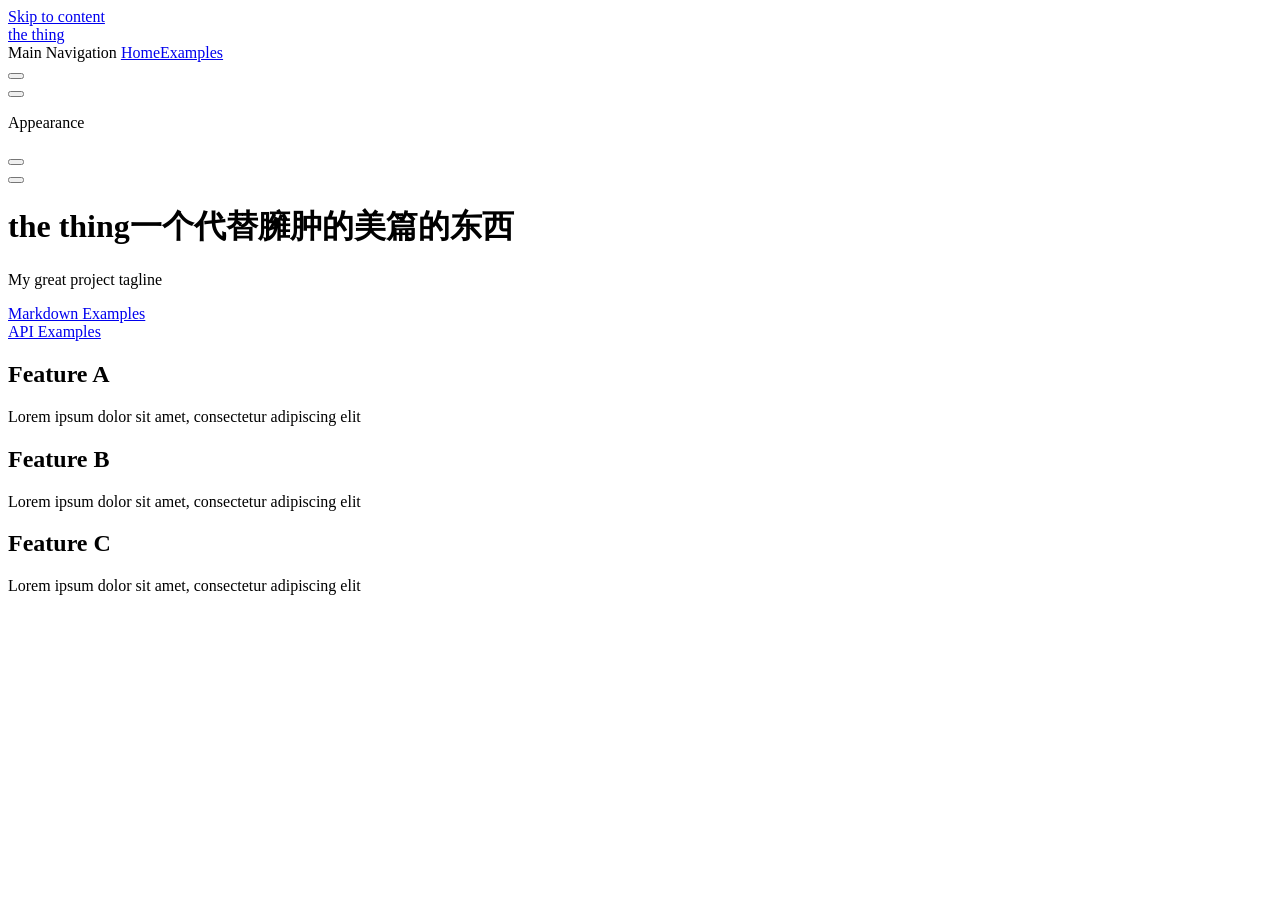
==== commit 575889bc: "Deploying to gh-pages from @ iamzhz/text@94f1625eb30958345585626f4193202e725486a9 🚀" ====
--- a/index.html
+++ b/index.html
@@ -6,20 +6,20 @@
     <title>the thing</title>
     <meta name="description" content="一个代替臃肿的美篇的东西">
     <meta name="generator" content="VitePress v1.6.3">
-    <link rel="preload stylesheet" href="/assets/style.DFTx90Kk.css" as="style">
-    <link rel="preload stylesheet" href="/vp-icons.css" as="style">
+    <link rel="preload stylesheet" href="/text/assets/style.Cdlhs20k.css" as="style">
+    <link rel="preload stylesheet" href="/text/vp-icons.css" as="style">
     
-    <script type="module" src="/assets/app.rh1oyAvj.js"></script>
-    <link rel="preload" href="/assets/inter-roman-latin.Di8DUHzh.woff2" as="font" type="font/woff2" crossorigin="">
-    <link rel="modulepreload" href="/assets/chunks/theme.Z7SuLSAi.js">
-    <link rel="modulepreload" href="/assets/chunks/framework.CTVYQtO4.js">
-    <link rel="modulepreload" href="/assets/index.md.JvVrVBJs.lean.js">
+    <script type="module" src="/text/assets/app.BrWuCC-Z.js"></script>
+    <link rel="preload" href="/text/assets/inter-roman-latin.Di8DUHzh.woff2" as="font" type="font/woff2" crossorigin="">
+    <link rel="modulepreload" href="/text/assets/chunks/theme.hN0dILt5.js">
+    <link rel="modulepreload" href="/text/assets/chunks/framework.GijcNYAl.js">
+    <link rel="modulepreload" href="/text/assets/index.md.C51Lpm-I.lean.js">
     <script id="check-dark-mode">(()=>{const e=localStorage.getItem("vitepress-theme-appearance")||"auto",a=window.matchMedia("(prefers-color-scheme: dark)").matches;(!e||e==="auto"?a:e==="dark")&&document.documentElement.classList.add("dark")})();</script>
     <script id="check-mac-os">document.documentElement.classList.toggle("mac",/Mac|iPhone|iPod|iPad/i.test(navigator.platform));</script>
   </head>
   <body>
-    <div id="app"><div class="Layout" data-v-5d98c3a5><!--[--><!--]--><!--[--><span tabindex="-1" data-v-0b0ada53></span><a href="#VPContent" class="VPSkipLink visually-hidden" data-v-0b0ada53>Skip to content</a><!--]--><!----><header class="VPNav" data-v-5d98c3a5 data-v-ae24b3ad><div class="VPNavBar" data-v-ae24b3ad data-v-6aa21345><div class="wrapper" data-v-6aa21345><div class="container" data-v-6aa21345><div class="title" data-v-6aa21345><div class="VPNavBarTitle" data-v-6aa21345 data-v-1168a8e4><a class="title" href="/" data-v-1168a8e4><!--[--><!--]--><!----><span data-v-1168a8e4>the thing</span><!--[--><!--]--></a></div></div><div class="content" data-v-6aa21345><div class="content-body" data-v-6aa21345><!--[--><!--]--><div class="VPNavBarSearch search" data-v-6aa21345><!----></div><nav aria-labelledby="main-nav-aria-label" class="VPNavBarMenu menu" data-v-6aa21345 data-v-dc692963><span id="main-nav-aria-label" class="visually-hidden" data-v-dc692963> Main Navigation </span><!--[--><!--[--><a class="VPLink link VPNavBarMenuLink active" href="/" tabindex="0" data-v-dc692963 data-v-e56f3d57><!--[--><span data-v-e56f3d57>Home</span><!--]--></a><!--]--><!--[--><a class="VPLink link VPNavBarMenuLink" href="/markdown-examples.html" tabindex="0" data-v-dc692963 data-v-e56f3d57><!--[--><span data-v-e56f3d57>Examples</span><!--]--></a><!--]--><!--]--></nav><!----><div class="VPNavBarAppearance appearance" data-v-6aa21345 data-v-6c893767><button class="VPSwitch VPSwitchAppearance" type="button" role="switch" title aria-checked="false" data-v-6c893767 data-v-5337faa4 data-v-1d5665e3><span class="check" data-v-1d5665e3><span class="icon" data-v-1d5665e3><!--[--><span class="vpi-sun sun" data-v-5337faa4></span><span class="vpi-moon moon" data-v-5337faa4></span><!--]--></span></span></button></div><div class="VPSocialLinks VPNavBarSocialLinks social-links" data-v-6aa21345 data-v-0394ad82 data-v-7bc22406><!--[--><a class="VPSocialLink no-icon" href="https://github.com/iamzhz" aria-label="github" target="_blank" rel="noopener" data-v-7bc22406 data-v-bd121fe5><span class="vpi-social-github"></span></a><!--]--></div><div class="VPFlyout VPNavBarExtra extra" data-v-6aa21345 data-v-bb2aa2f0 data-v-cf11d7a2><button type="button" class="button" aria-haspopup="true" aria-expanded="false" aria-label="extra navigation" data-v-cf11d7a2><span class="vpi-more-horizontal icon" data-v-cf11d7a2></span></button><div class="menu" data-v-cf11d7a2><div class="VPMenu" data-v-cf11d7a2 data-v-b98bc113><!----><!--[--><!--[--><!----><div class="group" data-v-bb2aa2f0><div class="item appearance" data-v-bb2aa2f0><p class="label" data-v-bb2aa2f0>Appearance</p><div class="appearance-action" data-v-bb2aa2f0><button class="VPSwitch VPSwitchAppearance" type="button" role="switch" title aria-checked="false" data-v-bb2aa2f0 data-v-5337faa4 data-v-1d5665e3><span class="check" data-v-1d5665e3><span class="icon" data-v-1d5665e3><!--[--><span class="vpi-sun sun" data-v-5337faa4></span><span class="vpi-moon moon" data-v-5337faa4></span><!--]--></span></span></button></div></div></div><div class="group" data-v-bb2aa2f0><div class="item social-links" data-v-bb2aa2f0><div class="VPSocialLinks social-links-list" data-v-bb2aa2f0 data-v-7bc22406><!--[--><a class="VPSocialLink no-icon" href="https://github.com/iamzhz" aria-label="github" target="_blank" rel="noopener" data-v-7bc22406 data-v-bd121fe5><span class="vpi-social-github"></span></a><!--]--></div></div></div><!--]--><!--]--></div></div></div><!--[--><!--]--><button type="button" class="VPNavBarHamburger hamburger" aria-label="mobile navigation" aria-expanded="false" aria-controls="VPNavScreen" data-v-6aa21345 data-v-e5dd9c1c><span class="container" data-v-e5dd9c1c><span class="top" data-v-e5dd9c1c></span><span class="middle" data-v-e5dd9c1c></span><span class="bottom" data-v-e5dd9c1c></span></span></button></div></div></div></div><div class="divider" data-v-6aa21345><div class="divider-line" data-v-6aa21345></div></div></div><!----></header><!----><!----><div class="VPContent is-home" id="VPContent" data-v-5d98c3a5 data-v-1428d186><div class="VPHome" data-v-1428d186 data-v-8b561e3d><!--[--><!--]--><div class="VPHero VPHomeHero" data-v-8b561e3d data-v-4f9c455b><div class="container" data-v-4f9c455b><div class="main" data-v-4f9c455b><!--[--><!--]--><!--[--><h1 class="heading" data-v-4f9c455b><span class="name clip" data-v-4f9c455b>the thing</span><span class="text" data-v-4f9c455b>一个代替臃肿的美篇的东西</span></h1><p class="tagline" data-v-4f9c455b>My great project tagline</p><!--]--><!--[--><!--]--><div class="actions" data-v-4f9c455b><!--[--><div class="action" data-v-4f9c455b><a class="VPButton medium brand" href="/markdown-examples.html" data-v-4f9c455b data-v-fa7799d5>Markdown Examples</a></div><div class="action" data-v-4f9c455b><a class="VPButton medium alt" href="/api-examples.html" data-v-4f9c455b data-v-fa7799d5>API Examples</a></div><!--]--></div><!--[--><!--]--></div><!----></div></div><!--[--><!--]--><!--[--><!--]--><div class="VPFeatures VPHomeFeatures" data-v-8b561e3d data-v-a6181336><div class="container" data-v-a6181336><div class="items" data-v-a6181336><!--[--><div class="grid-3 item" data-v-a6181336><div class="VPLink no-icon VPFeature" data-v-a6181336 data-v-a3976bdc><!--[--><article class="box" data-v-a3976bdc><!----><h2 class="title" data-v-a3976bdc>Feature A</h2><p class="details" data-v-a3976bdc>Lorem ipsum dolor sit amet, consectetur adipiscing elit</p><!----></article><!--]--></div></div><div class="grid-3 item" data-v-a6181336><div class="VPLink no-icon VPFeature" data-v-a6181336 data-v-a3976bdc><!--[--><article class="box" data-v-a3976bdc><!----><h2 class="title" data-v-a3976bdc>Feature B</h2><p class="details" data-v-a3976bdc>Lorem ipsum dolor sit amet, consectetur adipiscing elit</p><!----></article><!--]--></div></div><div class="grid-3 item" data-v-a6181336><div class="VPLink no-icon VPFeature" data-v-a6181336 data-v-a3976bdc><!--[--><article class="box" data-v-a3976bdc><!----><h2 class="title" data-v-a3976bdc>Feature C</h2><p class="details" data-v-a3976bdc>Lorem ipsum dolor sit amet, consectetur adipiscing elit</p><!----></article><!--]--></div></div><!--]--></div></div></div><!--[--><!--]--><div class="vp-doc container" style="" data-v-8b561e3d data-v-8e2d4988><!--[--><div style="position:relative;" data-v-8b561e3d><div></div></div><!--]--></div></div></div><!----><!--[--><!--]--></div></div>
-    <script>window.__VP_HASH_MAP__=JSON.parse("{\"api-examples.md\":\"DUO1ydEb\",\"index.md\":\"JvVrVBJs\",\"markdown-examples.md\":\"Cls2q3JG\",\"winter.md\":\"Cj4s1W-H\"}");window.__VP_SITE_DATA__=JSON.parse("{\"lang\":\"en-US\",\"dir\":\"ltr\",\"title\":\"the thing\",\"description\":\"一个代替臃肿的美篇的东西\",\"base\":\"/\",\"head\":[],\"router\":{\"prefetchLinks\":true},\"appearance\":true,\"themeConfig\":{\"nav\":[{\"text\":\"Home\",\"link\":\"/\"},{\"text\":\"Examples\",\"link\":\"/markdown-examples\"}],\"sidebar\":[{\"text\":\"Examples\",\"items\":[{\"text\":\"Markdown Examples\",\"link\":\"/markdown-examples\"},{\"text\":\"Runtime API Examples\",\"link\":\"/api-examples\"},{\"text\":\"寒假生活\",\"link\":\"/winter\"}]}],\"socialLinks\":[{\"icon\":\"github\",\"link\":\"https://github.com/iamzhz\"}]},\"locales\":{},\"scrollOffset\":134,\"cleanUrls\":false}");</script>
+    <div id="app"><div class="Layout" data-v-5d98c3a5><!--[--><!--]--><!--[--><span tabindex="-1" data-v-0b0ada53></span><a href="#VPContent" class="VPSkipLink visually-hidden" data-v-0b0ada53>Skip to content</a><!--]--><!----><header class="VPNav" data-v-5d98c3a5 data-v-ae24b3ad><div class="VPNavBar" data-v-ae24b3ad data-v-6aa21345><div class="wrapper" data-v-6aa21345><div class="container" data-v-6aa21345><div class="title" data-v-6aa21345><div class="VPNavBarTitle" data-v-6aa21345 data-v-1168a8e4><a class="title" href="/text/" data-v-1168a8e4><!--[--><!--]--><!----><span data-v-1168a8e4>the thing</span><!--[--><!--]--></a></div></div><div class="content" data-v-6aa21345><div class="content-body" data-v-6aa21345><!--[--><!--]--><div class="VPNavBarSearch search" data-v-6aa21345><!----></div><nav aria-labelledby="main-nav-aria-label" class="VPNavBarMenu menu" data-v-6aa21345 data-v-dc692963><span id="main-nav-aria-label" class="visually-hidden" data-v-dc692963> Main Navigation </span><!--[--><!--[--><a class="VPLink link VPNavBarMenuLink active" href="/text/" tabindex="0" data-v-dc692963 data-v-e56f3d57><!--[--><span data-v-e56f3d57>Home</span><!--]--></a><!--]--><!--[--><a class="VPLink link VPNavBarMenuLink" href="/text/markdown-examples.html" tabindex="0" data-v-dc692963 data-v-e56f3d57><!--[--><span data-v-e56f3d57>Examples</span><!--]--></a><!--]--><!--]--></nav><!----><div class="VPNavBarAppearance appearance" data-v-6aa21345 data-v-6c893767><button class="VPSwitch VPSwitchAppearance" type="button" role="switch" title aria-checked="false" data-v-6c893767 data-v-5337faa4 data-v-1d5665e3><span class="check" data-v-1d5665e3><span class="icon" data-v-1d5665e3><!--[--><span class="vpi-sun sun" data-v-5337faa4></span><span class="vpi-moon moon" data-v-5337faa4></span><!--]--></span></span></button></div><div class="VPSocialLinks VPNavBarSocialLinks social-links" data-v-6aa21345 data-v-0394ad82 data-v-7bc22406><!--[--><a class="VPSocialLink no-icon" href="https://github.com/iamzhz" aria-label="github" target="_blank" rel="noopener" data-v-7bc22406 data-v-bd121fe5><span class="vpi-social-github"></span></a><!--]--></div><div class="VPFlyout VPNavBarExtra extra" data-v-6aa21345 data-v-bb2aa2f0 data-v-cf11d7a2><button type="button" class="button" aria-haspopup="true" aria-expanded="false" aria-label="extra navigation" data-v-cf11d7a2><span class="vpi-more-horizontal icon" data-v-cf11d7a2></span></button><div class="menu" data-v-cf11d7a2><div class="VPMenu" data-v-cf11d7a2 data-v-b98bc113><!----><!--[--><!--[--><!----><div class="group" data-v-bb2aa2f0><div class="item appearance" data-v-bb2aa2f0><p class="label" data-v-bb2aa2f0>Appearance</p><div class="appearance-action" data-v-bb2aa2f0><button class="VPSwitch VPSwitchAppearance" type="button" role="switch" title aria-checked="false" data-v-bb2aa2f0 data-v-5337faa4 data-v-1d5665e3><span class="check" data-v-1d5665e3><span class="icon" data-v-1d5665e3><!--[--><span class="vpi-sun sun" data-v-5337faa4></span><span class="vpi-moon moon" data-v-5337faa4></span><!--]--></span></span></button></div></div></div><div class="group" data-v-bb2aa2f0><div class="item social-links" data-v-bb2aa2f0><div class="VPSocialLinks social-links-list" data-v-bb2aa2f0 data-v-7bc22406><!--[--><a class="VPSocialLink no-icon" href="https://github.com/iamzhz" aria-label="github" target="_blank" rel="noopener" data-v-7bc22406 data-v-bd121fe5><span class="vpi-social-github"></span></a><!--]--></div></div></div><!--]--><!--]--></div></div></div><!--[--><!--]--><button type="button" class="VPNavBarHamburger hamburger" aria-label="mobile navigation" aria-expanded="false" aria-controls="VPNavScreen" data-v-6aa21345 data-v-e5dd9c1c><span class="container" data-v-e5dd9c1c><span class="top" data-v-e5dd9c1c></span><span class="middle" data-v-e5dd9c1c></span><span class="bottom" data-v-e5dd9c1c></span></span></button></div></div></div></div><div class="divider" data-v-6aa21345><div class="divider-line" data-v-6aa21345></div></div></div><!----></header><!----><!----><div class="VPContent is-home" id="VPContent" data-v-5d98c3a5 data-v-1428d186><div class="VPHome" data-v-1428d186 data-v-8b561e3d><!--[--><!--]--><div class="VPHero VPHomeHero" data-v-8b561e3d data-v-4f9c455b><div class="container" data-v-4f9c455b><div class="main" data-v-4f9c455b><!--[--><!--]--><!--[--><h1 class="heading" data-v-4f9c455b><span class="name clip" data-v-4f9c455b>the thing</span><span class="text" data-v-4f9c455b>一个代替臃肿的美篇的东西</span></h1><p class="tagline" data-v-4f9c455b>My great project tagline</p><!--]--><!--[--><!--]--><div class="actions" data-v-4f9c455b><!--[--><div class="action" data-v-4f9c455b><a class="VPButton medium brand" href="/text/markdown-examples.html" data-v-4f9c455b data-v-fa7799d5>Markdown Examples</a></div><div class="action" data-v-4f9c455b><a class="VPButton medium alt" href="/text/api-examples.html" data-v-4f9c455b data-v-fa7799d5>API Examples</a></div><!--]--></div><!--[--><!--]--></div><!----></div></div><!--[--><!--]--><!--[--><!--]--><div class="VPFeatures VPHomeFeatures" data-v-8b561e3d data-v-a6181336><div class="container" data-v-a6181336><div class="items" data-v-a6181336><!--[--><div class="grid-3 item" data-v-a6181336><div class="VPLink no-icon VPFeature" data-v-a6181336 data-v-a3976bdc><!--[--><article class="box" data-v-a3976bdc><!----><h2 class="title" data-v-a3976bdc>Feature A</h2><p class="details" data-v-a3976bdc>Lorem ipsum dolor sit amet, consectetur adipiscing elit</p><!----></article><!--]--></div></div><div class="grid-3 item" data-v-a6181336><div class="VPLink no-icon VPFeature" data-v-a6181336 data-v-a3976bdc><!--[--><article class="box" data-v-a3976bdc><!----><h2 class="title" data-v-a3976bdc>Feature B</h2><p class="details" data-v-a3976bdc>Lorem ipsum dolor sit amet, consectetur adipiscing elit</p><!----></article><!--]--></div></div><div class="grid-3 item" data-v-a6181336><div class="VPLink no-icon VPFeature" data-v-a6181336 data-v-a3976bdc><!--[--><article class="box" data-v-a3976bdc><!----><h2 class="title" data-v-a3976bdc>Feature C</h2><p class="details" data-v-a3976bdc>Lorem ipsum dolor sit amet, consectetur adipiscing elit</p><!----></article><!--]--></div></div><!--]--></div></div></div><!--[--><!--]--><div class="vp-doc container" style="" data-v-8b561e3d data-v-8e2d4988><!--[--><div style="position:relative;" data-v-8b561e3d><div></div></div><!--]--></div></div></div><!----><!--[--><!--]--></div></div>
+    <script>window.__VP_HASH_MAP__=JSON.parse("{\"api-examples.md\":\"B2mn0SDc\",\"index.md\":\"C51Lpm-I\",\"markdown-examples.md\":\"BGZjuueq\",\"winter.md\":\"BoZFguGV\"}");window.__VP_SITE_DATA__=JSON.parse("{\"lang\":\"en-US\",\"dir\":\"ltr\",\"title\":\"the thing\",\"description\":\"一个代替臃肿的美篇的东西\",\"base\":\"/text/\",\"head\":[],\"router\":{\"prefetchLinks\":true},\"appearance\":true,\"themeConfig\":{\"nav\":[{\"text\":\"Home\",\"link\":\"/\"},{\"text\":\"Examples\",\"link\":\"/markdown-examples\"}],\"sidebar\":[{\"text\":\"Examples\",\"items\":[{\"text\":\"Markdown Examples\",\"link\":\"/markdown-examples\"},{\"text\":\"Runtime API Examples\",\"link\":\"/api-examples\"},{\"text\":\"寒假生活\",\"link\":\"/winter\"}]}],\"socialLinks\":[{\"icon\":\"github\",\"link\":\"https://github.com/iamzhz\"}]},\"locales\":{},\"scrollOffset\":134,\"cleanUrls\":false}");</script>
     
   </body>
 </html>
